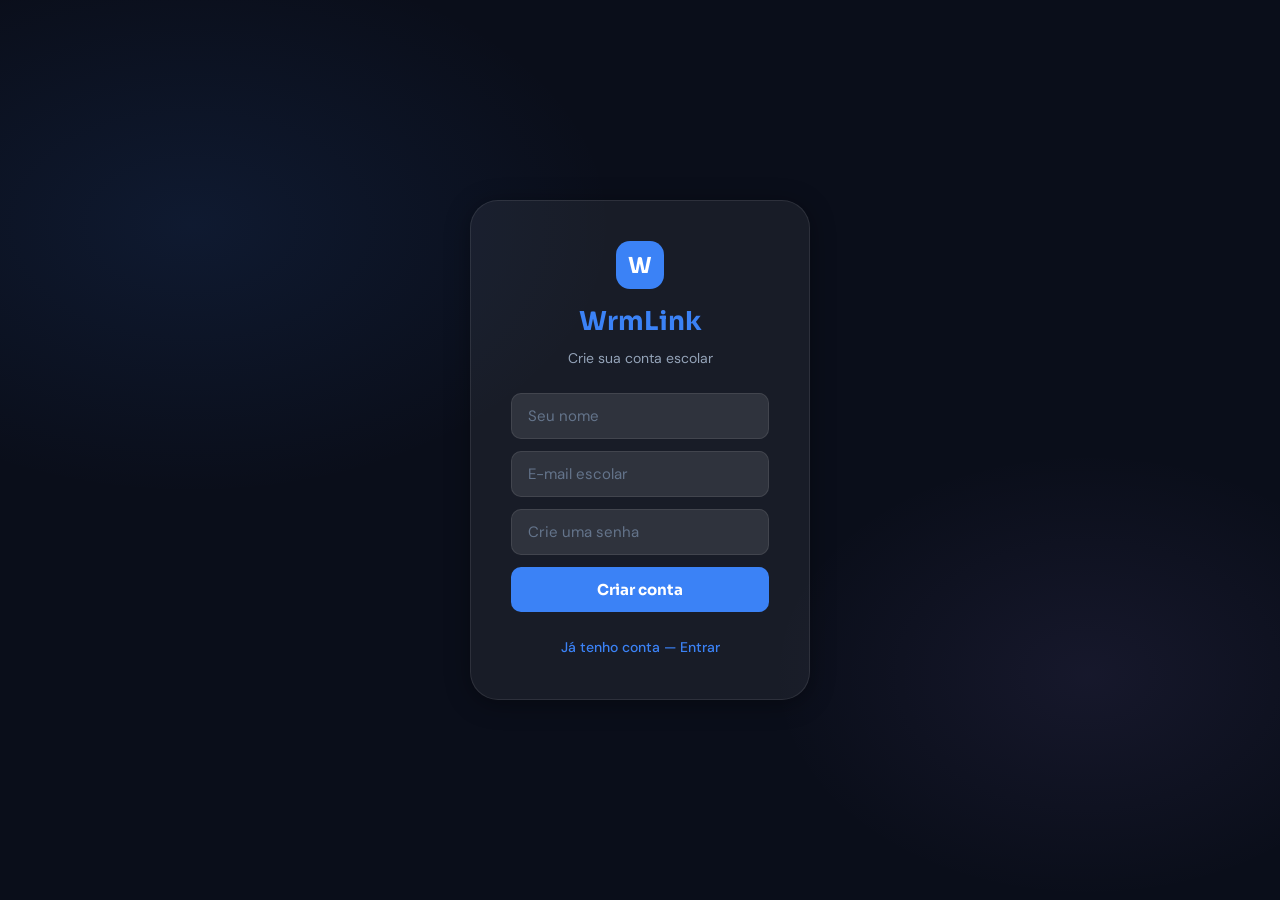
==== cadastro.html @ ce0f6ca1 "Add files via upload" ====
<!DOCTYPE html>
<html lang="pt-BR">
<head>
  <meta charset="UTF-8">
  <meta name="viewport" content="width=device-width, initial-scale=1.0">
  <title>WrmLink — Cadastro</title>
  <link rel="stylesheet" href="style.css">
</head>
<body class="login-body">

  <div class="login-container">
    <div class="login-box">
      <div class="login-logo">
        <div class="logo-icon">W</div>
      </div>
      <h1>WrmLink</h1>
      <p>Crie sua conta escolar</p>

      <input type="text" id="nomeCadastro" placeholder="Seu nome">
      <input type="email" id="emailCadastro" placeholder="E-mail escolar">
      <input type="password" id="senhaCadastro" placeholder="Crie uma senha">

      <button onclick="fazerCadastro()">Criar conta</button>

      <a href="login.html" class="link">Já tenho conta — Entrar</a>
    </div>
  </div>

  <script src="script.js"></script>
</body>
</html>
---- style.css ----
@import url('https://fonts.googleapis.com/css2?family=Sora:wght@400;500;600;700&family=DM+Sans:wght@400;500&display=swap');

:root {
  --bg-primary: #0a0e1a;
  --bg-secondary: #111827;
  --bg-card: rgba(255,255,255,0.06);
  --bg-card-hover: rgba(255,255,255,0.1);
  --border: rgba(255,255,255,0.09);
  --border-hover: rgba(255,255,255,0.18);
  --accent: #3b82f6;
  --accent-hover: #2563eb;
  --accent-soft: rgba(59,130,246,0.15);
  --text-primary: #f8fafc;
  --text-secondary: #94a3b8;
  --text-muted: #64748b;
  --green: #22c55e;
  --red: #f87171;
  --yellow: #facc15;
  --pink: #f472b6;
  --purple: #a78bfa;
  --radius-sm: 10px;
  --radius-md: 14px;
  --radius-lg: 20px;
  --radius-xl: 28px;
  --shadow: 0 4px 24px rgba(0,0,0,0.35);
  --shadow-sm: 0 2px 12px rgba(0,0,0,0.2);
  --transition: 0.22s cubic-bezier(.4,0,.2,1);
  --font-display: 'Sora', sans-serif;
  --font-body: 'DM Sans', sans-serif;
}

body.light {
  --bg-primary: #f0f4ff;
  --bg-secondary: #ffffff;
  --bg-card: rgba(0,0,0,0.04);
  --bg-card-hover: rgba(0,0,0,0.07);
  --border: rgba(0,0,0,0.08);
  --border-hover: rgba(0,0,0,0.16);
  --accent: #2563eb;
  --accent-hover: #1d4ed8;
  --accent-soft: rgba(37,99,235,0.1);
  --text-primary: #0f172a;
  --text-secondary: #475569;
  --text-muted: #94a3b8;
  --shadow: 0 4px 24px rgba(0,0,0,0.1);
  --shadow-sm: 0 2px 12px rgba(0,0,0,0.07);
}

* { margin:0; padding:0; box-sizing:border-box; }

body {
  background: var(--bg-primary);
  color: var(--text-primary);
  font-family: var(--font-body);
  min-height: 100vh;
  font-size: 15px;
  line-height: 1.6;
  transition: background var(--transition), color var(--transition);
}

/* ── HEADER ── */
.topo {
  display: flex;
  justify-content: space-between;
  align-items: center;
  padding: 16px 36px;
  background: rgba(10,14,26,0.82);
  backdrop-filter: blur(14px);
  -webkit-backdrop-filter: blur(14px);
  border-bottom: 1px solid var(--border);
  position: sticky;
  top: 0;
  z-index: 200;
  transition: background var(--transition);
}

body.light .topo {
  background: rgba(240,244,255,0.88);
}

.logo {
  font-family: var(--font-display);
  font-size: 22px;
  font-weight: 700;
  color: var(--accent);
  text-decoration: none;
  display: flex;
  align-items: center;
  gap: 8px;
  letter-spacing: -0.5px;
}

.logo-icon {
  width: 32px;
  height: 32px;
  background: var(--accent);
  border-radius: 9px;
  display: flex;
  align-items: center;
  justify-content: center;
  font-size: 16px;
  color: white;
  font-weight: 700;
  flex-shrink: 0;
  font-family: var(--font-display);
}

.menu {
  display: flex;
  gap: 6px;
  align-items: center;
}

.menu a {
  text-decoration: none;
  color: var(--text-secondary);
  font-weight: 500;
  padding: 7px 14px;
  border-radius: var(--radius-sm);
  font-size: 14px;
  transition: all var(--transition);
  position: relative;
}

.menu a:hover, .menu a.active {
  color: var(--text-primary);
  background: var(--bg-card-hover);
}

.btn-login {
  background: var(--accent-soft) !important;
  color: var(--accent) !important;
  border: 1px solid rgba(59,130,246,0.25) !important;
}

.btn-login:hover {
  background: var(--accent) !important;
  color: white !important;
}

/* Theme toggle */
.theme-toggle {
  background: var(--bg-card);
  border: 1px solid var(--border);
  color: var(--text-secondary);
  width: 36px;
  height: 36px;
  border-radius: 50%;
  cursor: pointer;
  display: flex;
  align-items: center;
  justify-content: center;
  font-size: 16px;
  transition: all var(--transition);
  margin-left: 6px;
}

.theme-toggle:hover {
  background: var(--bg-card-hover);
  color: var(--text-primary);
  border-color: var(--border-hover);
}

/* ── HOME PAGE ── */
.home-body {
  display: flex;
  justify-content: center;
  align-items: center;
  min-height: 100vh;
  background: var(--bg-primary);
  position: relative;
  overflow: hidden;
}

.home-body::before {
  content: '';
  position: absolute;
  inset: 0;
  background:
    radial-gradient(ellipse 60% 55% at 20% 30%, rgba(59,130,246,0.12) 0%, transparent 60%),
    radial-gradient(ellipse 50% 50% at 80% 70%, rgba(167,139,250,0.1) 0%, transparent 55%);
  pointer-events: none;
}

.home-container {
  text-align: center;
  max-width: 520px;
  padding: 32px 24px;
  position: relative;
  z-index: 1;
}

.logo-home {
  font-family: var(--font-display);
  font-size: 68px;
  font-weight: 700;
  color: var(--accent);
  margin-bottom: 8px;
  letter-spacing: -2px;
  line-height: 1;
}

.home-tagline {
  font-size: 13px;
  font-weight: 600;
  letter-spacing: 2px;
  text-transform: uppercase;
  color: var(--text-muted);
  margin-bottom: 24px;
}

.home-texto {
  color: var(--text-secondary);
  font-size: 17px;
  line-height: 1.65;
  margin-bottom: 36px;
  max-width: 420px;
  margin-left: auto;
  margin-right: auto;
}

.home-botoes {
  display: flex;
  justify-content: center;
  gap: 12px;
  flex-wrap: wrap;
}

.btn-home {
  text-decoration: none;
  padding: 13px 28px;
  border-radius: var(--radius-md);
  font-weight: 600;
  font-size: 15px;
  transition: all var(--transition);
  font-family: var(--font-display);
}

.btn-home-principal {
  background: var(--accent);
  color: white;
  box-shadow: 0 0 0 0 rgba(59,130,246,0.4);
}

.btn-home-principal:hover {
  background: var(--accent-hover);
  transform: translateY(-2px);
  box-shadow: 0 8px 20px rgba(59,130,246,0.3);
}

.btn-home-secundario {
  background: var(--bg-card);
  color: var(--text-primary);
  border: 1px solid var(--border);
}

.btn-home-secundario:hover {
  background: var(--bg-card-hover);
  border-color: var(--border-hover);
  transform: translateY(-2px);
}

.home-stats {
  display: flex;
  justify-content: center;
  gap: 32px;
  margin-top: 48px;
  padding-top: 32px;
  border-top: 1px solid var(--border);
}

.home-stat strong {
  display: block;
  font-family: var(--font-display);
  font-size: 26px;
  font-weight: 700;
  color: var(--text-primary);
}

.home-stat span {
  font-size: 13px;
  color: var(--text-muted);
}

/* ── HERO INICIO ── */
.hero {
  min-height: 86vh;
  display: flex;
  justify-content: space-between;
  align-items: center;
  gap: 40px;
  padding: 60px 40px;
  flex-wrap: wrap;
  max-width: 1200px;
  margin: 0 auto;
}

.hero-texto { flex: 1; min-width: 300px; }

.tag {
  display: inline-flex;
  align-items: center;
  gap: 6px;
  background: var(--accent-soft);
  color: var(--accent);
  padding: 6px 14px;
  border-radius: 999px;
  margin-bottom: 20px;
  font-size: 13px;
  font-weight: 600;
  border: 1px solid rgba(59,130,246,0.2);
}

.hero-texto h1 {
  font-family: var(--font-display);
  font-size: 48px;
  line-height: 1.1;
  margin-bottom: 20px;
  letter-spacing: -1px;
  font-weight: 700;
}

.hero-texto p {
  font-size: 17px;
  color: var(--text-secondary);
  max-width: 560px;
  line-height: 1.7;
  margin-bottom: 30px;
}

.botoes-hero { display: flex; gap: 12px; flex-wrap: wrap; }

.btn {
  text-decoration: none;
  padding: 12px 22px;
  border-radius: var(--radius-md);
  font-weight: 600;
  transition: all var(--transition);
  font-size: 14px;
}

.principal {
  background: var(--accent);
  color: white;
}
.principal:hover {
  background: var(--accent-hover);
  transform: translateY(-2px);
  box-shadow: 0 6px 20px rgba(59,130,246,0.3);
}

.secundario {
  background: var(--bg-card);
  color: var(--text-primary);
  border: 1px solid var(--border);
}
.secundario:hover {
  background: var(--bg-card-hover);
  border-color: var(--border-hover);
  transform: translateY(-2px);
}

/* ── HERO CARD ── */
.hero-card {
  flex: 1;
  min-width: 280px;
  max-width: 340px;
  background: var(--bg-card);
  border-radius: var(--radius-xl);
  padding: 28px;
  border: 1px solid var(--border);
  transition: all var(--transition);
}

.hero-card:hover {
  border-color: var(--border-hover);
  transform: translateY(-4px);
  box-shadow: var(--shadow);
}

.mini-perfil {
  text-align: center;
  margin-bottom: 22px;
}

.mini-perfil img {
  width: 100px;
  height: 100px;
  border-radius: 50%;
  margin-bottom: 12px;
  border: 3px solid rgba(255,255,255,0.2);
  object-fit: cover;
}

.mini-perfil h2 {
  font-family: var(--font-display);
  font-size: 18px;
  font-weight: 700;
  margin-bottom: 4px;
}

.mini-perfil p { color: var(--text-secondary); font-size: 13px; margin-bottom: 10px; }

.status { display: flex; justify-content: center; align-items: center; gap: 7px; }

.bolinha { width: 9px; height: 9px; border-radius: 50%; }
.online { background: var(--green); box-shadow: 0 0 8px rgba(34,197,94,0.5); }

.mini-links { display: flex; flex-direction: column; gap: 10px; }

.mini-links a {
  text-decoration: none;
  color: var(--text-primary);
  text-align: center;
  background: var(--accent-soft);
  padding: 11px;
  border-radius: var(--radius-sm);
  transition: all var(--transition);
  font-size: 14px;
  font-weight: 500;
  border: 1px solid transparent;
}

.mini-links a:hover {
  background: var(--accent);
  color: white;
  transform: translateX(4px);
}

/* ── BENEFÍCIOS ── */
.beneficios { padding: 40px; max-width: 1200px; margin: 0 auto; }

.beneficios h2 {
  text-align: center;
  font-family: var(--font-display);
  font-size: 32px;
  font-weight: 700;
  margin-bottom: 32px;
  letter-spacing: -0.5px;
}

.grid-cards { display: grid; grid-template-columns: repeat(auto-fit, minmax(220px, 1fr)); gap: 18px; }

.card {
  background: var(--bg-card);
  padding: 24px;
  border-radius: var(--radius-lg);
  border: 1px solid var(--border);
  transition: all var(--transition);
}

.card:hover {
  transform: translateY(-5px);
  border-color: var(--border-hover);
  box-shadow: var(--shadow-sm);
}

.card-icon {
  font-size: 28px;
  margin-bottom: 14px;
  display: block;
}

.card h3 {
  font-family: var(--font-display);
  margin-bottom: 10px;
  color: var(--accent);
  font-size: 16px;
  font-weight: 600;
}

.card p { line-height: 1.55; color: var(--text-secondary); font-size: 14px; }

/* ── AVISOS ESCOLARES ── */
.avisos-section {
  padding: 40px;
  max-width: 1200px;
  margin: 0 auto;
}

.avisos-section h2 {
  font-family: var(--font-display);
  font-size: 26px;
  font-weight: 700;
  margin-bottom: 6px;
}

.avisos-section .secao-sub {
  color: var(--text-muted);
  font-size: 14px;
  margin-bottom: 24px;
}

.avisos-grid { display: grid; grid-template-columns: repeat(auto-fit, minmax(280px, 1fr)); gap: 16px; }

.aviso-card {
  background: var(--bg-card);
  border-radius: var(--radius-md);
  padding: 18px 20px;
  border: 1px solid var(--border);
  border-left: 4px solid var(--accent);
  display: flex;
  flex-direction: column;
  gap: 8px;
  transition: all var(--transition);
}

.aviso-card:hover {
  background: var(--bg-card-hover);
  transform: translateX(4px);
}

.aviso-card.urgente { border-left-color: #f87171; }
.aviso-card.evento { border-left-color: #facc15; }
.aviso-card.info { border-left-color: #22c55e; }

.aviso-badge {
  font-size: 11px;
  font-weight: 700;
  text-transform: uppercase;
  letter-spacing: 1px;
  padding: 3px 8px;
  border-radius: 999px;
  width: fit-content;
}

.badge-urgente { background: rgba(248,113,113,0.15); color: #f87171; }
.badge-evento { background: rgba(250,204,21,0.15); color: #ca8a04; }
.badge-info { background: rgba(34,197,94,0.15); color: #16a34a; }
.badge-normal { background: var(--accent-soft); color: var(--accent); }

body.light .badge-info { color: #15803d; }
body.light .badge-evento { color: #92400e; }

.aviso-titulo { font-weight: 600; font-size: 15px; color: var(--text-primary); }
.aviso-desc { font-size: 13px; color: var(--text-secondary); }
.aviso-data { font-size: 12px; color: var(--text-muted); margin-top: 4px; }

/* ── EVENTOS ── */
.eventos-section {
  padding: 0 40px 40px;
  max-width: 1200px;
  margin: 0 auto;
}

.eventos-section h2 {
  font-family: var(--font-display);
  font-size: 26px;
  font-weight: 700;
  margin-bottom: 6px;
}

.eventos-section .secao-sub {
  color: var(--text-muted);
  font-size: 14px;
  margin-bottom: 24px;
}

.eventos-grid { display: grid; grid-template-columns: repeat(auto-fit, minmax(220px, 1fr)); gap: 16px; }

.evento-card {
  background: var(--bg-card);
  border-radius: var(--radius-md);
  overflow: hidden;
  border: 1px solid var(--border);
  transition: all var(--transition);
}

.evento-card:hover {
  transform: translateY(-4px);
  box-shadow: var(--shadow-sm);
  border-color: var(--border-hover);
}

.evento-header {
  padding: 14px 18px 10px;
  display: flex;
  justify-content: space-between;
  align-items: center;
  border-bottom: 1px solid var(--border);
}

.evento-tipo {
  font-size: 11px;
  font-weight: 700;
  letter-spacing: 1px;
  text-transform: uppercase;
  padding: 3px 10px;
  border-radius: 999px;
}

.tipo-prova { background: rgba(248,113,113,0.15); color: #f87171; }
.tipo-trabalho { background: rgba(250,204,21,0.15); color: #ca8a04; }
.tipo-apresentacao { background: rgba(167,139,250,0.15); color: #a78bfa; }
.tipo-evento { background: rgba(34,197,94,0.15); color: #16a34a; }

body.light .tipo-trabalho { color: #92400e; }
body.light .tipo-evento { color: #15803d; }

.evento-data {
  font-size: 12px;
  color: var(--text-muted);
  font-weight: 600;
}

.evento-body { padding: 14px 18px 18px; }
.evento-titulo { font-weight: 600; font-size: 15px; margin-bottom: 6px; }
.evento-desc { font-size: 13px; color: var(--text-secondary); }

/* ── PERFIL ── */
.pagina-perfil { padding-bottom: 50px; }

.perfil-banner {
  position: relative;
  min-height: 400px;
  background: linear-gradient(135deg, #020617, #0f172a, #1e3a8a, #2563eb);
  display: flex;
  justify-content: center;
  align-items: center;
  text-align: center;
  overflow: hidden;
}

.perfil-banner::before {
  content: '';
  position: absolute;
  inset: 0;
  background: radial-gradient(ellipse 80% 60% at 50% 100%, rgba(59,130,246,0.2), transparent);
  pointer-events: none;
}

.overlay {
  position: absolute;
  inset: 0;
  background: rgba(0,0,0,0.3);
}

.perfil-conteudo {
  position: relative;
  z-index: 2;
  padding: 40px 24px;
}

.foto-perfil-wrapper {
  position: relative;
  display: inline-block;
  margin-bottom: 18px;
  cursor: pointer;
}

.foto-perfil {
  width: 140px;
  height: 140px;
  border-radius: 50%;
  border: 4px solid rgba(255,255,255,0.6);
  object-fit: cover;
  display: block;
  transition: all var(--transition);
}

.foto-overlay-edit {
  position: absolute;
  inset: 0;
  border-radius: 50%;
  background: rgba(0,0,0,0.5);
  display: flex;
  align-items: center;
  justify-content: center;
  opacity: 0;
  transition: opacity var(--transition);
  font-size: 13px;
  color: white;
  font-weight: 600;
  flex-direction: column;
  gap: 4px;
}

.foto-perfil-wrapper:hover .foto-overlay-edit { opacity: 1; }

#inputFoto { display: none; }

.perfil-badges {
  display: flex;
  justify-content: center;
  gap: 8px;
  flex-wrap: wrap;
  margin-bottom: 14px;
}

.badge-verificado {
  display: inline-flex;
  align-items: center;
  gap: 5px;
  background: rgba(34,197,94,0.18);
  color: #4ade80;
  border: 1px solid rgba(34,197,94,0.3);
  padding: 4px 12px;
  border-radius: 999px;
  font-size: 12px;
  font-weight: 600;
}

.badge-turma {
  display: inline-flex;
  align-items: center;
  gap: 5px;
  background: rgba(59,130,246,0.18);
  color: #93c5fd;
  border: 1px solid rgba(59,130,246,0.25);
  padding: 4px 12px;
  border-radius: 999px;
  font-size: 12px;
  font-weight: 600;
}

.perfil-conteudo h1 {
  font-family: var(--font-display);
  font-size: 38px;
  font-weight: 700;
  margin-bottom: 8px;
  color: white;
  letter-spacing: -0.5px;
}

.turma { font-size: 16px; color: #e2e8f0; margin-bottom: 12px; }

.bio-wrapper { max-width: 600px; margin: 0 auto 24px; }

.bio {
  line-height: 1.65;
  color: #f1f5f9;
  font-size: 15px;
  margin-bottom: 12px;
}

.bio-edit-area {
  width: 100%;
  background: rgba(255,255,255,0.12);
  border: 1px solid rgba(255,255,255,0.25);
  color: white;
  border-radius: var(--radius-md);
  padding: 12px;
  font-size: 15px;
  resize: vertical;
  min-height: 80px;
  font-family: var(--font-body);
  display: none;
  margin-bottom: 10px;
}

.bio-acoes { display: flex; justify-content: center; gap: 8px; flex-wrap: wrap; }

.btn-perfil {
  background: rgba(255,255,255,0.12);
  border: 1px solid rgba(255,255,255,0.2);
  color: white;
  padding: 8px 16px;
  border-radius: var(--radius-sm);
  cursor: pointer;
  font-size: 13px;
  font-weight: 600;
  transition: all var(--transition);
  font-family: var(--font-body);
}

.btn-perfil:hover {
  background: rgba(255,255,255,0.22);
  border-color: rgba(255,255,255,0.35);
}

.btn-perfil.primary-btn {
  background: var(--accent);
  border-color: transparent;
}

.btn-perfil.primary-btn:hover { background: var(--accent-hover); }

.info-perfil {
  display: flex;
  justify-content: center;
  gap: 16px;
  flex-wrap: wrap;
  margin-top: 24px;
}

.info-box {
  background: rgba(255,255,255,0.12);
  backdrop-filter: blur(8px);
  padding: 14px 20px;
  border-radius: var(--radius-md);
  min-width: 110px;
  text-align: center;
  border: 1px solid rgba(255,255,255,0.15);
  transition: all var(--transition);
}

.info-box:hover { background: rgba(255,255,255,0.18); }

.info-box strong {
  display: block;
  font-family: var(--font-display);
  font-size: 22px;
  font-weight: 700;
  color: white;
  margin-bottom: 2px;
}

.info-box span { font-size: 12px; color: #cbd5e1; }

/* ── LINKS PERFIL ── */
.links-perfil, .personalizacao {
  padding: 36px 40px;
  max-width: 800px;
  margin: 0 auto;
}

.links-perfil h2, .personalizacao h2 {
  font-family: var(--font-display);
  text-align: center;
  margin-bottom: 24px;
  font-size: 26px;
  font-weight: 700;
}

.lista-links { display: grid; gap: 12px; }

.link-card {
  display: flex;
  align-items: center;
  gap: 14px;
  text-decoration: none;
  padding: 16px 20px;
  border-radius: var(--radius-md);
  color: var(--text-primary);
  background: var(--bg-card);
  font-size: 16px;
  font-weight: 600;
  transition: all var(--transition);
  border: 1px solid var(--border);
}

.link-card:hover {
  transform: translateX(6px);
  background: var(--accent);
  color: white;
  border-color: transparent;
  box-shadow: 0 6px 20px rgba(59,130,246,0.25);
}

.link-card .link-arrow {
  margin-left: auto;
  opacity: 0.5;
  font-size: 18px;
  transition: all var(--transition);
}

.link-card:hover .link-arrow { opacity: 1; transform: translateX(4px); }

/* ── PERSONALIZAÇÃO ── */
.temas { display: flex; justify-content: center; gap: 10px; flex-wrap: wrap; margin-bottom: 20px; }

.tema-btn {
  border: 1px solid var(--border);
  padding: 10px 18px;
  border-radius: var(--radius-sm);
  background: var(--bg-card);
  color: var(--text-primary);
  font-weight: 600;
  font-size: 14px;
  cursor: pointer;
  transition: all var(--transition);
  font-family: var(--font-body);
}

.tema-btn:hover {
  background: var(--bg-card-hover);
  border-color: var(--border-hover);
  transform: translateY(-2px);
}

.tema-btn.active {
  background: var(--accent);
  color: white;
  border-color: transparent;
}

.salvar-tema-btn {
  display: block;
  margin: 16px auto 0;
  background: var(--accent);
  color: white;
  border: none;
  padding: 11px 28px;
  border-radius: var(--radius-md);
  font-weight: 700;
  font-size: 14px;
  cursor: pointer;
  transition: all var(--transition);
  font-family: var(--font-display);
}

.salvar-tema-btn:hover {
  background: var(--accent-hover);
  transform: translateY(-2px);
  box-shadow: 0 6px 20px rgba(59,130,246,0.3);
}

/* ── EXPLORAR ── */
.pagina-explorar { padding: 40px; max-width: 1200px; margin: 0 auto; }

.explorar-topo { text-align: center; margin-bottom: 36px; }

.explorar-topo h1 {
  font-family: var(--font-display);
  font-size: 38px;
  font-weight: 700;
  margin-bottom: 8px;
  letter-spacing: -0.5px;
}

.explorar-topo p { color: var(--text-secondary); font-size: 16px; }

.filtros {
  margin-top: 24px;
  display: flex;
  justify-content: center;
  gap: 10px;
  flex-wrap: wrap;
}

.filtros input,
.filtros select {
  padding: 11px 16px;
  border-radius: var(--radius-sm);
  border: 1px solid var(--border);
  background: var(--bg-card);
  color: var(--text-primary);
  font-size: 14px;
  min-width: 190px;
  transition: all var(--transition);
  font-family: var(--font-body);
}

.filtros input::placeholder { color: var(--text-muted); }

.filtros input:focus,
.filtros select:focus {
  outline: none;
  border-color: var(--accent);
  background: var(--bg-card-hover);
}

.filtros select option {
  background: #1a1f36;
  color: var(--text-primary);
}

body.light .filtros select option { background: #fff; }

.filtros button {
  padding: 11px 22px;
  border-radius: var(--radius-sm);
  border: none;
  background: var(--accent);
  color: white;
  font-weight: 700;
  font-size: 14px;
  cursor: pointer;
  transition: all var(--transition);
  font-family: var(--font-body);
}

.filtros button:hover {
  background: var(--accent-hover);
  transform: translateY(-1px);
  box-shadow: 0 4px 12px rgba(59,130,246,0.3);
}

.grid-alunos {
  display: grid;
  grid-template-columns: repeat(auto-fill, minmax(200px, 1fr));
  gap: 18px;
}

.aluno-card {
  background: var(--bg-card);
  padding: 24px 18px;
  border-radius: var(--radius-lg);
  text-align: center;
  border: 1px solid var(--border);
  transition: all var(--transition);
}

.aluno-card:hover {
  transform: translateY(-5px);
  border-color: var(--border-hover);
  box-shadow: var(--shadow-sm);
}

.aluno-card img {
  width: 80px;
  height: 80px;
  border-radius: 50%;
  margin-bottom: 12px;
  border: 3px solid rgba(255,255,255,0.15);
  object-fit: cover;
  transition: border-color var(--transition);
}

.aluno-card:hover img { border-color: rgba(59,130,246,0.5); }

.aluno-card h3 {
  font-family: var(--font-display);
  font-size: 16px;
  font-weight: 700;
  margin-bottom: 4px;
}

.aluno-card p { color: var(--text-secondary); font-size: 13px; margin-bottom: 8px; }

.status-card { display: block; font-size: 12px; font-weight: 600; margin-bottom: 14px; }
.online-texto { color: var(--green); }
.offline-texto { color: var(--text-muted); }

.aluno-acoes { display: flex; gap: 8px; justify-content: center; flex-wrap: wrap; margin-top: 12px; }

.btn-seguir {
  flex: 1;
  padding: 8px 10px;
  border-radius: var(--radius-sm);
  border: 1px solid var(--accent);
  background: var(--accent-soft);
  color: var(--accent);
  cursor: pointer;
  font-size: 13px;
  font-weight: 700;
  transition: all var(--transition);
  font-family: var(--font-body);
  min-width: 80px;
}

.btn-seguir:hover, .btn-seguir.seguindo {
  background: var(--accent);
  color: white;
}

.btn-seguir.seguindo { background: var(--accent); color: white; }

.btn-ver-perfil {
  flex: 1;
  padding: 8px 10px;
  border-radius: var(--radius-sm);
  border: 1px solid var(--border);
  background: var(--bg-card-hover);
  color: var(--text-primary);
  cursor: pointer;
  font-size: 13px;
  font-weight: 600;
  transition: all var(--transition);
  text-decoration: none;
  display: inline-flex;
  align-items: center;
  justify-content: center;
  min-width: 80px;
  font-family: var(--font-body);
}

.btn-ver-perfil:hover {
  background: var(--bg-card);
  border-color: var(--border-hover);
}

/* ── FEED ── */
.feed-pagina { max-width: 680px; margin: 0 auto; padding: 40px 20px; }

.feed-topo { text-align: center; margin-bottom: 30px; }

.feed-topo h1 {
  font-family: var(--font-display);
  font-size: 36px;
  font-weight: 700;
  margin-bottom: 8px;
  letter-spacing: -0.5px;
}

.feed-topo p { color: var(--text-secondary); }

.criar-postagem {
  background: var(--bg-card);
  padding: 22px;
  border-radius: var(--radius-lg);
  margin-bottom: 28px;
  border: 1px solid var(--border);
  transition: border-color var(--transition);
}

.criar-postagem:focus-within { border-color: rgba(59,130,246,0.4); }

.criar-topo {
  display: flex;
  align-items: center;
  gap: 12px;
  margin-bottom: 16px;
}

.criar-topo img {
  width: 48px;
  height: 48px;
  border-radius: 50%;
  object-fit: cover;
  border: 2px solid rgba(255,255,255,0.15);
}

.criar-topo h3 { font-family: var(--font-display); font-weight: 700; font-size: 15px; }
.criar-topo span { color: var(--text-muted); font-size: 13px; }

.criar-postagem textarea {
  width: 100%;
  min-height: 110px;
  border: 1px solid var(--border);
  border-radius: var(--radius-md);
  padding: 14px 16px;
  resize: none;
  font-size: 15px;
  outline: none;
  margin-bottom: 12px;
  background: var(--bg-card-hover);
  color: var(--text-primary);
  font-family: var(--font-body);
  transition: border-color var(--transition);
}

.criar-postagem textarea:focus { border-color: var(--accent); }
.criar-postagem textarea::placeholder { color: var(--text-muted); }

.criar-postagem input[type="file"] { margin-bottom: 12px; color: var(--text-secondary); font-size: 13px; }

.acoes-postagem { display: flex; justify-content: space-between; align-items: center; gap: 10px; }

.acoes-postagem button {
  padding: 10px 20px;
  border-radius: var(--radius-sm);
  font-weight: 700;
  cursor: pointer;
  transition: all var(--transition);
  font-size: 14px;
  font-family: var(--font-body);
}

.btn-publicar {
  background: var(--accent);
  color: white;
  border: none;
}

.btn-publicar:hover {
  background: var(--accent-hover);
  transform: translateY(-1px);
  box-shadow: 0 4px 12px rgba(59,130,246,0.3);
}

.btn-limpar-post {
  background: var(--bg-card-hover);
  color: var(--text-secondary);
  border: 1px solid var(--border);
}

.btn-limpar-post:hover {
  border-color: var(--border-hover);
  color: var(--text-primary);
}

.lista-postagens { display: grid; gap: 18px; }

.post-card {
  background: var(--bg-card);
  padding: 20px;
  border-radius: var(--radius-lg);
  border: 1px solid var(--border);
  transition: all var(--transition);
  animation: fadeInUp 0.35s ease;
}

@keyframes fadeInUp {
  from { opacity: 0; transform: translateY(14px); }
  to { opacity: 1; transform: translateY(0); }
}

.post-card:hover { border-color: var(--border-hover); }

.post-topo-card {
  display: flex;
  align-items: center;
  gap: 12px;
  margin-bottom: 14px;
  justify-content: space-between;
}

.post-topo-info { display: flex; align-items: center; gap: 12px; }

.post-topo-card img {
  width: 48px;
  height: 48px;
  border-radius: 50%;
  object-fit: cover;
  border: 2px solid rgba(255,255,255,0.12);
}

.post-topo-card h3 { font-family: var(--font-display); font-weight: 700; font-size: 15px; margin-bottom: 2px; }
.post-topo-card span { color: var(--text-muted); font-size: 13px; }

.btn-excluir-post {
  background: none;
  border: none;
  color: var(--text-muted);
  cursor: pointer;
  font-size: 18px;
  padding: 4px 8px;
  border-radius: 6px;
  transition: all var(--transition);
  line-height: 1;
}

.btn-excluir-post:hover { background: rgba(248,113,113,0.12); color: #f87171; }

.post-texto { color: var(--text-primary); line-height: 1.65; margin-bottom: 14px; font-size: 15px; }

.post-imagem {
  width: 100%;
  max-height: 320px;
  object-fit: cover;
  border-radius: var(--radius-md);
  margin-bottom: 14px;
}

.post-acoes {
  display: flex;
  gap: 18px;
  border-top: 1px solid var(--border);
  padding-top: 12px;
}

.post-acoes button {
  background: none;
  border: none;
  color: var(--text-muted);
  cursor: pointer;
  font-size: 14px;
  font-weight: 600;
  transition: all var(--transition);
  padding: 6px 10px;
  border-radius: 8px;
  font-family: var(--font-body);
}

.post-acoes button:hover { color: var(--accent); background: var(--accent-soft); }

.comentarios { margin-top: 12px; border-top: 1px solid var(--border); padding-top: 12px; }

.lista-comentarios p {
  background: var(--bg-card-hover);
  padding: 8px 12px;
  border-radius: var(--radius-sm);
  margin-bottom: 8px;
  font-size: 14px;
}

.comentario-row { display: flex; gap: 8px; margin-top: 10px; }

.input-comentario {
  flex: 1;
  padding: 9px 14px;
  border-radius: var(--radius-sm);
  border: 1px solid var(--border);
  background: var(--bg-card-hover);
  color: var(--text-primary);
  font-size: 14px;
  font-family: var(--font-body);
  outline: none;
  transition: border-color var(--transition);
}

.input-comentario:focus { border-color: var(--accent); }

.btn-enviar-comentario {
  background: var(--accent);
  color: white;
  border: none;
  padding: 9px 16px;
  border-radius: var(--radius-sm);
  cursor: pointer;
  font-weight: 700;
  font-size: 13px;
  transition: all var(--transition);
  font-family: var(--font-body);
}

.btn-enviar-comentario:hover { background: var(--accent-hover); }

/* ── LOGIN / CADASTRO ── */
.login-body {
  display: flex;
  justify-content: center;
  align-items: center;
  min-height: 100vh;
  background: var(--bg-primary);
  position: relative;
  overflow: hidden;
}

.login-body::before {
  content: '';
  position: absolute;
  inset: 0;
  background:
    radial-gradient(ellipse 55% 50% at 15% 25%, rgba(59,130,246,0.1), transparent 60%),
    radial-gradient(ellipse 45% 45% at 85% 75%, rgba(167,139,250,0.08), transparent 55%);
  pointer-events: none;
}

.login-container { width: 100%; display: flex; justify-content: center; position: relative; z-index: 1; }

.login-box {
  background: var(--bg-card);
  padding: 40px;
  border-radius: var(--radius-xl);
  text-align: center;
  width: 340px;
  border: 1px solid var(--border);
  box-shadow: var(--shadow);
}

.login-logo { color: var(--accent); margin-bottom: 8px; }

.login-logo .logo-icon {
  width: 48px;
  height: 48px;
  border-radius: 14px;
  font-size: 22px;
  margin: 0 auto 12px;
}

.login-box h1 {
  font-family: var(--font-display);
  color: var(--accent);
  font-size: 26px;
  font-weight: 700;
  margin-bottom: 4px;
}

.login-box p { color: var(--text-secondary); margin-bottom: 24px; font-size: 14px; }

.login-box input {
  width: 100%;
  padding: 12px 16px;
  margin-bottom: 12px;
  border-radius: var(--radius-sm);
  border: 1px solid var(--border);
  background: var(--bg-card-hover);
  color: var(--text-primary);
  font-size: 15px;
  font-family: var(--font-body);
  outline: none;
  transition: all var(--transition);
}

.login-box input:focus { border-color: var(--accent); background: var(--bg-primary); }
.login-box input::placeholder { color: var(--text-muted); }

.login-box button {
  width: 100%;
  padding: 13px;
  border-radius: var(--radius-sm);
  border: none;
  background: var(--accent);
  color: white;
  font-weight: 700;
  font-size: 15px;
  cursor: pointer;
  margin-bottom: 16px;
  transition: all var(--transition);
  font-family: var(--font-display);
}

.login-box button:hover {
  background: var(--accent-hover);
  transform: translateY(-1px);
  box-shadow: 0 6px 20px rgba(59,130,246,0.3);
}

.link {
  display: block;
  color: var(--accent);
  text-decoration: none;
  font-size: 14px;
  margin-top: 8px;
  font-weight: 500;
  transition: opacity var(--transition);
}

.link:hover { opacity: 0.75; }

/* ── FOOTER ── */
.rodape {
  text-align: center;
  padding: 24px;
  color: var(--text-muted);
  border-top: 1px solid var(--border);
  margin-top: 40px;
  font-size: 14px;
}

/* ── TOAST ── */
.toast {
  position: fixed;
  bottom: 28px;
  right: 28px;
  background: var(--bg-secondary);
  color: var(--text-primary);
  padding: 14px 20px;
  border-radius: var(--radius-md);
  border: 1px solid var(--border);
  box-shadow: var(--shadow);
  font-size: 14px;
  font-weight: 600;
  z-index: 9999;
  transform: translateY(80px);
  opacity: 0;
  transition: all 0.3s cubic-bezier(.34,1.56,.64,1);
}

.toast.show { transform: translateY(0); opacity: 1; }
.toast.success { border-color: rgba(34,197,94,0.4); }
.toast.error { border-color: rgba(248,113,113,0.4); }

/* ── RESPONSIVO ── */
@media (max-width: 768px) {
  .topo { flex-direction: column; gap: 12px; padding: 16px 20px; }
  .menu { flex-wrap: wrap; justify-content: center; gap: 4px; }
  .menu a { font-size: 13px; padding: 6px 10px; }

  .hero { padding: 36px 20px; flex-direction: column; }
  .hero-texto h1 { font-size: 34px; }
  .hero-card { max-width: 100%; }

  .beneficios, .avisos-section, .eventos-section, .pagina-explorar { padding: 28px 20px; }
  .eventos-section { padding: 0 20px 28px; }
  .links-perfil, .personalizacao { padding: 28px 20px; }

  .perfil-conteudo h1 { font-size: 30px; }
  .logo-home { font-size: 52px; }
  .home-texto { font-size: 15px; }
  .home-stats { gap: 20px; }

  .grid-alunos { grid-template-columns: repeat(auto-fill, minmax(160px, 1fr)); }
  .aluno-acoes { flex-wrap: nowrap; }

  .feed-pagina { padding: 28px 16px; }
  .feed-topo h1 { font-size: 28px; }

  .login-box { width: 90%; max-width: 340px; padding: 30px 24px; }
  .toast { right: 16px; bottom: 16px; left: 16px; }
}
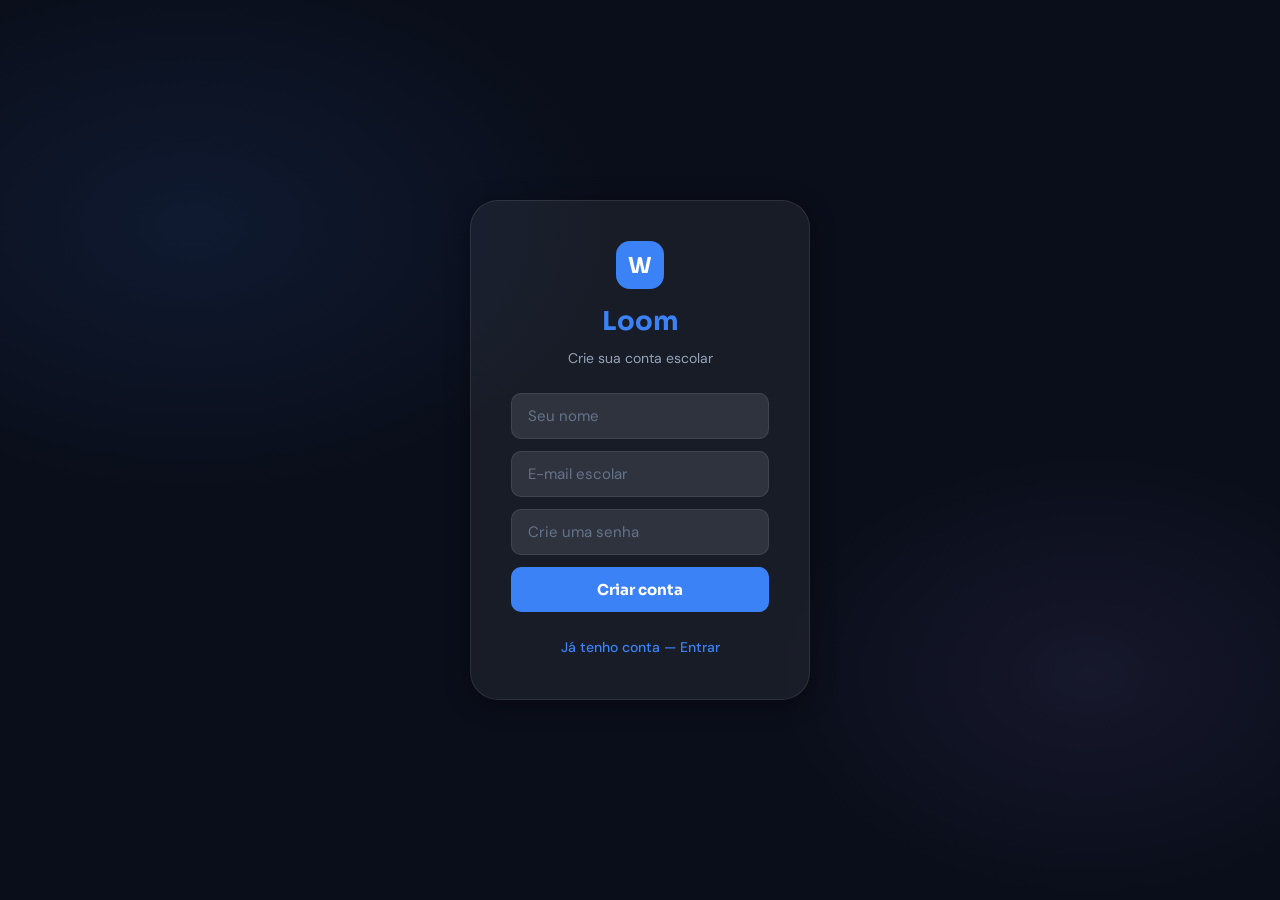
==== commit c5da1ef5: "Change title and header from WrmLink to Loom" ====
--- a/cadastro.html
+++ b/cadastro.html
@@ -3,7 +3,7 @@
 <head>
   <meta charset="UTF-8">
   <meta name="viewport" content="width=device-width, initial-scale=1.0">
-  <title>WrmLink — Cadastro</title>
+  <title>Loom — Cadastro</title>
   <link rel="stylesheet" href="style.css">
 </head>
 <body class="login-body">
@@ -13,7 +13,7 @@
       <div class="login-logo">
         <div class="logo-icon">W</div>
       </div>
-      <h1>WrmLink</h1>
+      <h1>Loom</h1>
       <p>Crie sua conta escolar</p>
 
       <input type="text" id="nomeCadastro" placeholder="Seu nome">
--- a/style.css
+++ b/style.css
@@ -1,1463 +1,1742 @@
-@import url('https://fonts.googleapis.com/css2?family=Sora:wght@400;500;600;700&family=DM+Sans:wght@400;500&display=swap');
-
-:root {
-  --bg-primary: #0a0e1a;
-  --bg-secondary: #111827;
-  --bg-card: rgba(255,255,255,0.06);
-  --bg-card-hover: rgba(255,255,255,0.1);
-  --border: rgba(255,255,255,0.09);
-  --border-hover: rgba(255,255,255,0.18);
-  --accent: #3b82f6;
-  --accent-hover: #2563eb;
-  --accent-soft: rgba(59,130,246,0.15);
-  --text-primary: #f8fafc;
-  --text-secondary: #94a3b8;
-  --text-muted: #64748b;
-  --green: #22c55e;
-  --red: #f87171;
-  --yellow: #facc15;
-  --pink: #f472b6;
-  --purple: #a78bfa;
-  --radius-sm: 10px;
-  --radius-md: 14px;
-  --radius-lg: 20px;
-  --radius-xl: 28px;
-  --shadow: 0 4px 24px rgba(0,0,0,0.35);
-  --shadow-sm: 0 2px 12px rgba(0,0,0,0.2);
-  --transition: 0.22s cubic-bezier(.4,0,.2,1);
-  --font-display: 'Sora', sans-serif;
-  --font-body: 'DM Sans', sans-serif;
-}
-
-body.light {
-  --bg-primary: #f0f4ff;
-  --bg-secondary: #ffffff;
-  --bg-card: rgba(0,0,0,0.04);
-  --bg-card-hover: rgba(0,0,0,0.07);
-  --border: rgba(0,0,0,0.08);
-  --border-hover: rgba(0,0,0,0.16);
-  --accent: #2563eb;
-  --accent-hover: #1d4ed8;
-  --accent-soft: rgba(37,99,235,0.1);
-  --text-primary: #0f172a;
-  --text-secondary: #475569;
-  --text-muted: #94a3b8;
-  --shadow: 0 4px 24px rgba(0,0,0,0.1);
-  --shadow-sm: 0 2px 12px rgba(0,0,0,0.07);
-}
-
-* { margin:0; padding:0; box-sizing:border-box; }
-
-body {
-  background: var(--bg-primary);
-  color: var(--text-primary);
-  font-family: var(--font-body);
-  min-height: 100vh;
-  font-size: 15px;
-  line-height: 1.6;
-  transition: background var(--transition), color var(--transition);
-}
-
-/* ── HEADER ── */
-.topo {
-  display: flex;
-  justify-content: space-between;
-  align-items: center;
-  padding: 16px 36px;
-  background: rgba(10,14,26,0.82);
-  backdrop-filter: blur(14px);
-  -webkit-backdrop-filter: blur(14px);
-  border-bottom: 1px solid var(--border);
-  position: sticky;
-  top: 0;
-  z-index: 200;
-  transition: background var(--transition);
-}
-
-body.light .topo {
-  background: rgba(240,244,255,0.88);
-}
-
-.logo {
-  font-family: var(--font-display);
-  font-size: 22px;
-  font-weight: 700;
-  color: var(--accent);
-  text-decoration: none;
-  display: flex;
-  align-items: center;
-  gap: 8px;
-  letter-spacing: -0.5px;
-}
-
-.logo-icon {
-  width: 32px;
-  height: 32px;
-  background: var(--accent);
-  border-radius: 9px;
-  display: flex;
-  align-items: center;
-  justify-content: center;
-  font-size: 16px;
-  color: white;
-  font-weight: 700;
-  flex-shrink: 0;
-  font-family: var(--font-display);
-}
-
-.menu {
-  display: flex;
-  gap: 6px;
-  align-items: center;
-}
-
-.menu a {
-  text-decoration: none;
-  color: var(--text-secondary);
-  font-weight: 500;
-  padding: 7px 14px;
-  border-radius: var(--radius-sm);
-  font-size: 14px;
-  transition: all var(--transition);
-  position: relative;
-}
-
-.menu a:hover, .menu a.active {
-  color: var(--text-primary);
-  background: var(--bg-card-hover);
-}
-
-.btn-login {
-  background: var(--accent-soft) !important;
-  color: var(--accent) !important;
-  border: 1px solid rgba(59,130,246,0.25) !important;
-}
-
-.btn-login:hover {
-  background: var(--accent) !important;
-  color: white !important;
-}
-
-/* Theme toggle */
-.theme-toggle {
-  background: var(--bg-card);
-  border: 1px solid var(--border);
-  color: var(--text-secondary);
-  width: 36px;
-  height: 36px;
-  border-radius: 50%;
-  cursor: pointer;
-  display: flex;
-  align-items: center;
-  justify-content: center;
-  font-size: 16px;
-  transition: all var(--transition);
-  margin-left: 6px;
-}
-
-.theme-toggle:hover {
-  background: var(--bg-card-hover);
-  color: var(--text-primary);
-  border-color: var(--border-hover);
-}
-
-/* ── HOME PAGE ── */
-.home-body {
-  display: flex;
-  justify-content: center;
-  align-items: center;
-  min-height: 100vh;
-  background: var(--bg-primary);
-  position: relative;
-  overflow: hidden;
-}
-
-.home-body::before {
-  content: '';
-  position: absolute;
-  inset: 0;
-  background:
-    radial-gradient(ellipse 60% 55% at 20% 30%, rgba(59,130,246,0.12) 0%, transparent 60%),
-    radial-gradient(ellipse 50% 50% at 80% 70%, rgba(167,139,250,0.1) 0%, transparent 55%);
-  pointer-events: none;
-}
-
-.home-container {
-  text-align: center;
-  max-width: 520px;
-  padding: 32px 24px;
-  position: relative;
-  z-index: 1;
-}
-
-.logo-home {
-  font-family: var(--font-display);
-  font-size: 68px;
-  font-weight: 700;
-  color: var(--accent);
-  margin-bottom: 8px;
-  letter-spacing: -2px;
-  line-height: 1;
-}
-
-.home-tagline {
-  font-size: 13px;
-  font-weight: 600;
-  letter-spacing: 2px;
-  text-transform: uppercase;
-  color: var(--text-muted);
-  margin-bottom: 24px;
-}
-
-.home-texto {
-  color: var(--text-secondary);
-  font-size: 17px;
-  line-height: 1.65;
-  margin-bottom: 36px;
-  max-width: 420px;
-  margin-left: auto;
-  margin-right: auto;
-}
-
-.home-botoes {
-  display: flex;
-  justify-content: center;
-  gap: 12px;
-  flex-wrap: wrap;
-}
-
-.btn-home {
-  text-decoration: none;
-  padding: 13px 28px;
-  border-radius: var(--radius-md);
-  font-weight: 600;
-  font-size: 15px;
-  transition: all var(--transition);
-  font-family: var(--font-display);
-}
-
-.btn-home-principal {
-  background: var(--accent);
-  color: white;
-  box-shadow: 0 0 0 0 rgba(59,130,246,0.4);
-}
-
-.btn-home-principal:hover {
-  background: var(--accent-hover);
-  transform: translateY(-2px);
-  box-shadow: 0 8px 20px rgba(59,130,246,0.3);
-}
-
-.btn-home-secundario {
-  background: var(--bg-card);
-  color: var(--text-primary);
-  border: 1px solid var(--border);
-}
-
-.btn-home-secundario:hover {
-  background: var(--bg-card-hover);
-  border-color: var(--border-hover);
-  transform: translateY(-2px);
-}
-
-.home-stats {
-  display: flex;
-  justify-content: center;
-  gap: 32px;
-  margin-top: 48px;
-  padding-top: 32px;
-  border-top: 1px solid var(--border);
-}
-
-.home-stat strong {
-  display: block;
-  font-family: var(--font-display);
-  font-size: 26px;
-  font-weight: 700;
-  color: var(--text-primary);
-}
-
-.home-stat span {
-  font-size: 13px;
-  color: var(--text-muted);
-}
-
-/* ── HERO INICIO ── */
-.hero {
-  min-height: 86vh;
-  display: flex;
-  justify-content: space-between;
-  align-items: center;
-  gap: 40px;
-  padding: 60px 40px;
-  flex-wrap: wrap;
-  max-width: 1200px;
-  margin: 0 auto;
-}
-
-.hero-texto { flex: 1; min-width: 300px; }
-
-.tag {
-  display: inline-flex;
-  align-items: center;
-  gap: 6px;
-  background: var(--accent-soft);
-  color: var(--accent);
-  padding: 6px 14px;
-  border-radius: 999px;
-  margin-bottom: 20px;
-  font-size: 13px;
-  font-weight: 600;
-  border: 1px solid rgba(59,130,246,0.2);
-}
-
-.hero-texto h1 {
-  font-family: var(--font-display);
-  font-size: 48px;
-  line-height: 1.1;
-  margin-bottom: 20px;
-  letter-spacing: -1px;
-  font-weight: 700;
-}
-
-.hero-texto p {
-  font-size: 17px;
-  color: var(--text-secondary);
-  max-width: 560px;
-  line-height: 1.7;
-  margin-bottom: 30px;
-}
-
-.botoes-hero { display: flex; gap: 12px; flex-wrap: wrap; }
-
-.btn {
-  text-decoration: none;
-  padding: 12px 22px;
-  border-radius: var(--radius-md);
-  font-weight: 600;
-  transition: all var(--transition);
-  font-size: 14px;
-}
-
-.principal {
-  background: var(--accent);
-  color: white;
-}
-.principal:hover {
-  background: var(--accent-hover);
-  transform: translateY(-2px);
-  box-shadow: 0 6px 20px rgba(59,130,246,0.3);
-}
-
-.secundario {
-  background: var(--bg-card);
-  color: var(--text-primary);
-  border: 1px solid var(--border);
-}
-.secundario:hover {
-  background: var(--bg-card-hover);
-  border-color: var(--border-hover);
-  transform: translateY(-2px);
-}
-
-/* ── HERO CARD ── */
-.hero-card {
-  flex: 1;
-  min-width: 280px;
-  max-width: 340px;
-  background: var(--bg-card);
-  border-radius: var(--radius-xl);
-  padding: 28px;
-  border: 1px solid var(--border);
-  transition: all var(--transition);
-}
-
-.hero-card:hover {
-  border-color: var(--border-hover);
-  transform: translateY(-4px);
-  box-shadow: var(--shadow);
-}
-
-.mini-perfil {
-  text-align: center;
-  margin-bottom: 22px;
-}
-
-.mini-perfil img {
-  width: 100px;
-  height: 100px;
-  border-radius: 50%;
-  margin-bottom: 12px;
-  border: 3px solid rgba(255,255,255,0.2);
-  object-fit: cover;
-}
-
-.mini-perfil h2 {
-  font-family: var(--font-display);
-  font-size: 18px;
-  font-weight: 700;
-  margin-bottom: 4px;
-}
-
-.mini-perfil p { color: var(--text-secondary); font-size: 13px; margin-bottom: 10px; }
-
-.status { display: flex; justify-content: center; align-items: center; gap: 7px; }
-
-.bolinha { width: 9px; height: 9px; border-radius: 50%; }
-.online { background: var(--green); box-shadow: 0 0 8px rgba(34,197,94,0.5); }
-
-.mini-links { display: flex; flex-direction: column; gap: 10px; }
-
-.mini-links a {
-  text-decoration: none;
-  color: var(--text-primary);
-  text-align: center;
-  background: var(--accent-soft);
-  padding: 11px;
-  border-radius: var(--radius-sm);
-  transition: all var(--transition);
-  font-size: 14px;
-  font-weight: 500;
-  border: 1px solid transparent;
-}
-
-.mini-links a:hover {
-  background: var(--accent);
-  color: white;
-  transform: translateX(4px);
-}
-
-/* ── BENEFÍCIOS ── */
-.beneficios { padding: 40px; max-width: 1200px; margin: 0 auto; }
-
-.beneficios h2 {
-  text-align: center;
-  font-family: var(--font-display);
-  font-size: 32px;
-  font-weight: 700;
-  margin-bottom: 32px;
-  letter-spacing: -0.5px;
-}
-
-.grid-cards { display: grid; grid-template-columns: repeat(auto-fit, minmax(220px, 1fr)); gap: 18px; }
-
-.card {
-  background: var(--bg-card);
-  padding: 24px;
-  border-radius: var(--radius-lg);
-  border: 1px solid var(--border);
-  transition: all var(--transition);
-}
-
-.card:hover {
-  transform: translateY(-5px);
-  border-color: var(--border-hover);
-  box-shadow: var(--shadow-sm);
-}
-
-.card-icon {
-  font-size: 28px;
-  margin-bottom: 14px;
-  display: block;
-}
-
-.card h3 {
-  font-family: var(--font-display);
-  margin-bottom: 10px;
-  color: var(--accent);
-  font-size: 16px;
-  font-weight: 600;
-}
-
-.card p { line-height: 1.55; color: var(--text-secondary); font-size: 14px; }
-
-/* ── AVISOS ESCOLARES ── */
-.avisos-section {
-  padding: 40px;
-  max-width: 1200px;
-  margin: 0 auto;
-}
-
-.avisos-section h2 {
-  font-family: var(--font-display);
-  font-size: 26px;
-  font-weight: 700;
-  margin-bottom: 6px;
-}
-
-.avisos-section .secao-sub {
-  color: var(--text-muted);
-  font-size: 14px;
-  margin-bottom: 24px;
-}
-
-.avisos-grid { display: grid; grid-template-columns: repeat(auto-fit, minmax(280px, 1fr)); gap: 16px; }
-
-.aviso-card {
-  background: var(--bg-card);
-  border-radius: var(--radius-md);
-  padding: 18px 20px;
-  border: 1px solid var(--border);
-  border-left: 4px solid var(--accent);
-  display: flex;
-  flex-direction: column;
-  gap: 8px;
-  transition: all var(--transition);
-}
-
-.aviso-card:hover {
-  background: var(--bg-card-hover);
-  transform: translateX(4px);
-}
-
-.aviso-card.urgente { border-left-color: #f87171; }
-.aviso-card.evento { border-left-color: #facc15; }
-.aviso-card.info { border-left-color: #22c55e; }
-
-.aviso-badge {
-  font-size: 11px;
-  font-weight: 700;
-  text-transform: uppercase;
-  letter-spacing: 1px;
-  padding: 3px 8px;
-  border-radius: 999px;
-  width: fit-content;
-}
-
-.badge-urgente { background: rgba(248,113,113,0.15); color: #f87171; }
-.badge-evento { background: rgba(250,204,21,0.15); color: #ca8a04; }
-.badge-info { background: rgba(34,197,94,0.15); color: #16a34a; }
-.badge-normal { background: var(--accent-soft); color: var(--accent); }
-
-body.light .badge-info { color: #15803d; }
-body.light .badge-evento { color: #92400e; }
-
-.aviso-titulo { font-weight: 600; font-size: 15px; color: var(--text-primary); }
-.aviso-desc { font-size: 13px; color: var(--text-secondary); }
-.aviso-data { font-size: 12px; color: var(--text-muted); margin-top: 4px; }
-
-/* ── EVENTOS ── */
-.eventos-section {
-  padding: 0 40px 40px;
-  max-width: 1200px;
-  margin: 0 auto;
-}
-
-.eventos-section h2 {
-  font-family: var(--font-display);
-  font-size: 26px;
-  font-weight: 700;
-  margin-bottom: 6px;
-}
-
-.eventos-section .secao-sub {
-  color: var(--text-muted);
-  font-size: 14px;
-  margin-bottom: 24px;
-}
-
-.eventos-grid { display: grid; grid-template-columns: repeat(auto-fit, minmax(220px, 1fr)); gap: 16px; }
-
-.evento-card {
-  background: var(--bg-card);
-  border-radius: var(--radius-md);
-  overflow: hidden;
-  border: 1px solid var(--border);
-  transition: all var(--transition);
-}
-
-.evento-card:hover {
-  transform: translateY(-4px);
-  box-shadow: var(--shadow-sm);
-  border-color: var(--border-hover);
-}
-
-.evento-header {
-  padding: 14px 18px 10px;
-  display: flex;
-  justify-content: space-between;
-  align-items: center;
-  border-bottom: 1px solid var(--border);
-}
-
-.evento-tipo {
-  font-size: 11px;
-  font-weight: 700;
-  letter-spacing: 1px;
-  text-transform: uppercase;
-  padding: 3px 10px;
-  border-radius: 999px;
-}
-
-.tipo-prova { background: rgba(248,113,113,0.15); color: #f87171; }
-.tipo-trabalho { background: rgba(250,204,21,0.15); color: #ca8a04; }
-.tipo-apresentacao { background: rgba(167,139,250,0.15); color: #a78bfa; }
-.tipo-evento { background: rgba(34,197,94,0.15); color: #16a34a; }
-
-body.light .tipo-trabalho { color: #92400e; }
-body.light .tipo-evento { color: #15803d; }
-
-.evento-data {
-  font-size: 12px;
-  color: var(--text-muted);
-  font-weight: 600;
-}
-
-.evento-body { padding: 14px 18px 18px; }
-.evento-titulo { font-weight: 600; font-size: 15px; margin-bottom: 6px; }
-.evento-desc { font-size: 13px; color: var(--text-secondary); }
-
-/* ── PERFIL ── */
-.pagina-perfil { padding-bottom: 50px; }
-
-.perfil-banner {
-  position: relative;
-  min-height: 400px;
-  background: linear-gradient(135deg, #020617, #0f172a, #1e3a8a, #2563eb);
-  display: flex;
-  justify-content: center;
-  align-items: center;
-  text-align: center;
-  overflow: hidden;
-}
-
-.perfil-banner::before {
-  content: '';
-  position: absolute;
-  inset: 0;
-  background: radial-gradient(ellipse 80% 60% at 50% 100%, rgba(59,130,246,0.2), transparent);
-  pointer-events: none;
-}
-
-.overlay {
-  position: absolute;
-  inset: 0;
-  background: rgba(0,0,0,0.3);
-}
-
-.perfil-conteudo {
-  position: relative;
-  z-index: 2;
-  padding: 40px 24px;
-}
-
-.foto-perfil-wrapper {
-  position: relative;
-  display: inline-block;
-  margin-bottom: 18px;
-  cursor: pointer;
-}
-
-.foto-perfil {
-  width: 140px;
-  height: 140px;
-  border-radius: 50%;
-  border: 4px solid rgba(255,255,255,0.6);
-  object-fit: cover;
-  display: block;
-  transition: all var(--transition);
-}
-
-.foto-overlay-edit {
-  position: absolute;
-  inset: 0;
-  border-radius: 50%;
-  background: rgba(0,0,0,0.5);
-  display: flex;
-  align-items: center;
-  justify-content: center;
-  opacity: 0;
-  transition: opacity var(--transition);
-  font-size: 13px;
-  color: white;
-  font-weight: 600;
-  flex-direction: column;
-  gap: 4px;
-}
-
-.foto-perfil-wrapper:hover .foto-overlay-edit { opacity: 1; }
-
-#inputFoto { display: none; }
-
-.perfil-badges {
-  display: flex;
-  justify-content: center;
-  gap: 8px;
-  flex-wrap: wrap;
-  margin-bottom: 14px;
-}
-
-.badge-verificado {
-  display: inline-flex;
-  align-items: center;
-  gap: 5px;
-  background: rgba(34,197,94,0.18);
-  color: #4ade80;
-  border: 1px solid rgba(34,197,94,0.3);
-  padding: 4px 12px;
-  border-radius: 999px;
-  font-size: 12px;
-  font-weight: 600;
-}
-
-.badge-turma {
-  display: inline-flex;
-  align-items: center;
-  gap: 5px;
-  background: rgba(59,130,246,0.18);
-  color: #93c5fd;
-  border: 1px solid rgba(59,130,246,0.25);
-  padding: 4px 12px;
-  border-radius: 999px;
-  font-size: 12px;
-  font-weight: 600;
-}
-
-.perfil-conteudo h1 {
-  font-family: var(--font-display);
-  font-size: 38px;
-  font-weight: 700;
-  margin-bottom: 8px;
-  color: white;
-  letter-spacing: -0.5px;
-}
-
-.turma { font-size: 16px; color: #e2e8f0; margin-bottom: 12px; }
-
-.bio-wrapper { max-width: 600px; margin: 0 auto 24px; }
-
-.bio {
-  line-height: 1.65;
-  color: #f1f5f9;
-  font-size: 15px;
-  margin-bottom: 12px;
-}
-
-.bio-edit-area {
-  width: 100%;
-  background: rgba(255,255,255,0.12);
-  border: 1px solid rgba(255,255,255,0.25);
-  color: white;
-  border-radius: var(--radius-md);
-  padding: 12px;
-  font-size: 15px;
-  resize: vertical;
-  min-height: 80px;
-  font-family: var(--font-body);
-  display: none;
-  margin-bottom: 10px;
-}
-
-.bio-acoes { display: flex; justify-content: center; gap: 8px; flex-wrap: wrap; }
-
-.btn-perfil {
-  background: rgba(255,255,255,0.12);
-  border: 1px solid rgba(255,255,255,0.2);
-  color: white;
-  padding: 8px 16px;
-  border-radius: var(--radius-sm);
-  cursor: pointer;
-  font-size: 13px;
-  font-weight: 600;
-  transition: all var(--transition);
-  font-family: var(--font-body);
-}
-
-.btn-perfil:hover {
-  background: rgba(255,255,255,0.22);
-  border-color: rgba(255,255,255,0.35);
-}
-
-.btn-perfil.primary-btn {
-  background: var(--accent);
-  border-color: transparent;
-}
-
-.btn-perfil.primary-btn:hover { background: var(--accent-hover); }
-
-.info-perfil {
-  display: flex;
-  justify-content: center;
-  gap: 16px;
-  flex-wrap: wrap;
-  margin-top: 24px;
-}
-
-.info-box {
-  background: rgba(255,255,255,0.12);
-  backdrop-filter: blur(8px);
-  padding: 14px 20px;
-  border-radius: var(--radius-md);
-  min-width: 110px;
-  text-align: center;
-  border: 1px solid rgba(255,255,255,0.15);
-  transition: all var(--transition);
-}
-
-.info-box:hover { background: rgba(255,255,255,0.18); }
-
-.info-box strong {
-  display: block;
-  font-family: var(--font-display);
-  font-size: 22px;
-  font-weight: 700;
-  color: white;
-  margin-bottom: 2px;
-}
-
-.info-box span { font-size: 12px; color: #cbd5e1; }
-
-/* ── LINKS PERFIL ── */
-.links-perfil, .personalizacao {
-  padding: 36px 40px;
-  max-width: 800px;
-  margin: 0 auto;
-}
-
-.links-perfil h2, .personalizacao h2 {
-  font-family: var(--font-display);
-  text-align: center;
-  margin-bottom: 24px;
-  font-size: 26px;
-  font-weight: 700;
-}
-
-.lista-links { display: grid; gap: 12px; }
-
-.link-card {
-  display: flex;
-  align-items: center;
-  gap: 14px;
-  text-decoration: none;
-  padding: 16px 20px;
-  border-radius: var(--radius-md);
-  color: var(--text-primary);
-  background: var(--bg-card);
-  font-size: 16px;
-  font-weight: 600;
-  transition: all var(--transition);
-  border: 1px solid var(--border);
-}
-
-.link-card:hover {
-  transform: translateX(6px);
-  background: var(--accent);
-  color: white;
-  border-color: transparent;
-  box-shadow: 0 6px 20px rgba(59,130,246,0.25);
-}
-
-.link-card .link-arrow {
-  margin-left: auto;
-  opacity: 0.5;
-  font-size: 18px;
-  transition: all var(--transition);
-}
-
-.link-card:hover .link-arrow { opacity: 1; transform: translateX(4px); }
-
-/* ── PERSONALIZAÇÃO ── */
-.temas { display: flex; justify-content: center; gap: 10px; flex-wrap: wrap; margin-bottom: 20px; }
-
-.tema-btn {
-  border: 1px solid var(--border);
-  padding: 10px 18px;
-  border-radius: var(--radius-sm);
-  background: var(--bg-card);
-  color: var(--text-primary);
-  font-weight: 600;
-  font-size: 14px;
-  cursor: pointer;
-  transition: all var(--transition);
-  font-family: var(--font-body);
-}
-
-.tema-btn:hover {
-  background: var(--bg-card-hover);
-  border-color: var(--border-hover);
-  transform: translateY(-2px);
-}
-
-.tema-btn.active {
-  background: var(--accent);
-  color: white;
-  border-color: transparent;
-}
-
-.salvar-tema-btn {
-  display: block;
-  margin: 16px auto 0;
-  background: var(--accent);
-  color: white;
-  border: none;
-  padding: 11px 28px;
-  border-radius: var(--radius-md);
-  font-weight: 700;
-  font-size: 14px;
-  cursor: pointer;
-  transition: all var(--transition);
-  font-family: var(--font-display);
-}
-
-.salvar-tema-btn:hover {
-  background: var(--accent-hover);
-  transform: translateY(-2px);
-  box-shadow: 0 6px 20px rgba(59,130,246,0.3);
-}
-
-/* ── EXPLORAR ── */
-.pagina-explorar { padding: 40px; max-width: 1200px; margin: 0 auto; }
-
-.explorar-topo { text-align: center; margin-bottom: 36px; }
-
-.explorar-topo h1 {
-  font-family: var(--font-display);
-  font-size: 38px;
-  font-weight: 700;
-  margin-bottom: 8px;
-  letter-spacing: -0.5px;
-}
-
-.explorar-topo p { color: var(--text-secondary); font-size: 16px; }
-
-.filtros {
-  margin-top: 24px;
-  display: flex;
-  justify-content: center;
-  gap: 10px;
-  flex-wrap: wrap;
-}
-
-.filtros input,
-.filtros select {
-  padding: 11px 16px;
-  border-radius: var(--radius-sm);
-  border: 1px solid var(--border);
-  background: var(--bg-card);
-  color: var(--text-primary);
-  font-size: 14px;
-  min-width: 190px;
-  transition: all var(--transition);
-  font-family: var(--font-body);
-}
-
-.filtros input::placeholder { color: var(--text-muted); }
-
-.filtros input:focus,
-.filtros select:focus {
-  outline: none;
-  border-color: var(--accent);
-  background: var(--bg-card-hover);
-}
-
-.filtros select option {
-  background: #1a1f36;
-  color: var(--text-primary);
-}
-
-body.light .filtros select option { background: #fff; }
-
-.filtros button {
-  padding: 11px 22px;
-  border-radius: var(--radius-sm);
-  border: none;
-  background: var(--accent);
-  color: white;
-  font-weight: 700;
-  font-size: 14px;
-  cursor: pointer;
-  transition: all var(--transition);
-  font-family: var(--font-body);
-}
-
-.filtros button:hover {
-  background: var(--accent-hover);
-  transform: translateY(-1px);
-  box-shadow: 0 4px 12px rgba(59,130,246,0.3);
-}
-
-.grid-alunos {
-  display: grid;
-  grid-template-columns: repeat(auto-fill, minmax(200px, 1fr));
-  gap: 18px;
-}
-
-.aluno-card {
-  background: var(--bg-card);
-  padding: 24px 18px;
-  border-radius: var(--radius-lg);
-  text-align: center;
-  border: 1px solid var(--border);
-  transition: all var(--transition);
-}
-
-.aluno-card:hover {
-  transform: translateY(-5px);
-  border-color: var(--border-hover);
-  box-shadow: var(--shadow-sm);
-}
-
-.aluno-card img {
-  width: 80px;
-  height: 80px;
-  border-radius: 50%;
-  margin-bottom: 12px;
-  border: 3px solid rgba(255,255,255,0.15);
-  object-fit: cover;
-  transition: border-color var(--transition);
-}
-
-.aluno-card:hover img { border-color: rgba(59,130,246,0.5); }
-
-.aluno-card h3 {
-  font-family: var(--font-display);
-  font-size: 16px;
-  font-weight: 700;
-  margin-bottom: 4px;
-}
-
-.aluno-card p { color: var(--text-secondary); font-size: 13px; margin-bottom: 8px; }
-
-.status-card { display: block; font-size: 12px; font-weight: 600; margin-bottom: 14px; }
-.online-texto { color: var(--green); }
-.offline-texto { color: var(--text-muted); }
-
-.aluno-acoes { display: flex; gap: 8px; justify-content: center; flex-wrap: wrap; margin-top: 12px; }
-
-.btn-seguir {
-  flex: 1;
-  padding: 8px 10px;
-  border-radius: var(--radius-sm);
-  border: 1px solid var(--accent);
-  background: var(--accent-soft);
-  color: var(--accent);
-  cursor: pointer;
-  font-size: 13px;
-  font-weight: 700;
-  transition: all var(--transition);
-  font-family: var(--font-body);
-  min-width: 80px;
-}
-
-.btn-seguir:hover, .btn-seguir.seguindo {
-  background: var(--accent);
-  color: white;
-}
-
-.btn-seguir.seguindo { background: var(--accent); color: white; }
-
-.btn-ver-perfil {
-  flex: 1;
-  padding: 8px 10px;
-  border-radius: var(--radius-sm);
-  border: 1px solid var(--border);
-  background: var(--bg-card-hover);
-  color: var(--text-primary);
-  cursor: pointer;
-  font-size: 13px;
-  font-weight: 600;
-  transition: all var(--transition);
-  text-decoration: none;
-  display: inline-flex;
-  align-items: center;
-  justify-content: center;
-  min-width: 80px;
-  font-family: var(--font-body);
-}
-
-.btn-ver-perfil:hover {
-  background: var(--bg-card);
-  border-color: var(--border-hover);
-}
-
-/* ── FEED ── */
-.feed-pagina { max-width: 680px; margin: 0 auto; padding: 40px 20px; }
-
-.feed-topo { text-align: center; margin-bottom: 30px; }
-
-.feed-topo h1 {
-  font-family: var(--font-display);
-  font-size: 36px;
-  font-weight: 700;
-  margin-bottom: 8px;
-  letter-spacing: -0.5px;
-}
-
-.feed-topo p { color: var(--text-secondary); }
-
-.criar-postagem {
-  background: var(--bg-card);
-  padding: 22px;
-  border-radius: var(--radius-lg);
-  margin-bottom: 28px;
-  border: 1px solid var(--border);
-  transition: border-color var(--transition);
-}
-
-.criar-postagem:focus-within { border-color: rgba(59,130,246,0.4); }
-
-.criar-topo {
-  display: flex;
-  align-items: center;
-  gap: 12px;
-  margin-bottom: 16px;
-}
-
-.criar-topo img {
-  width: 48px;
-  height: 48px;
-  border-radius: 50%;
-  object-fit: cover;
-  border: 2px solid rgba(255,255,255,0.15);
-}
-
-.criar-topo h3 { font-family: var(--font-display); font-weight: 700; font-size: 15px; }
-.criar-topo span { color: var(--text-muted); font-size: 13px; }
-
-.criar-postagem textarea {
-  width: 100%;
-  min-height: 110px;
-  border: 1px solid var(--border);
-  border-radius: var(--radius-md);
-  padding: 14px 16px;
-  resize: none;
-  font-size: 15px;
-  outline: none;
-  margin-bottom: 12px;
-  background: var(--bg-card-hover);
-  color: var(--text-primary);
-  font-family: var(--font-body);
-  transition: border-color var(--transition);
-}
-
-.criar-postagem textarea:focus { border-color: var(--accent); }
-.criar-postagem textarea::placeholder { color: var(--text-muted); }
-
-.criar-postagem input[type="file"] { margin-bottom: 12px; color: var(--text-secondary); font-size: 13px; }
-
-.acoes-postagem { display: flex; justify-content: space-between; align-items: center; gap: 10px; }
-
-.acoes-postagem button {
-  padding: 10px 20px;
-  border-radius: var(--radius-sm);
-  font-weight: 700;
-  cursor: pointer;
-  transition: all var(--transition);
-  font-size: 14px;
-  font-family: var(--font-body);
-}
-
-.btn-publicar {
-  background: var(--accent);
-  color: white;
-  border: none;
-}
-
-.btn-publicar:hover {
-  background: var(--accent-hover);
-  transform: translateY(-1px);
-  box-shadow: 0 4px 12px rgba(59,130,246,0.3);
-}
-
-.btn-limpar-post {
-  background: var(--bg-card-hover);
-  color: var(--text-secondary);
-  border: 1px solid var(--border);
-}
-
-.btn-limpar-post:hover {
-  border-color: var(--border-hover);
-  color: var(--text-primary);
-}
-
-.lista-postagens { display: grid; gap: 18px; }
-
-.post-card {
-  background: var(--bg-card);
-  padding: 20px;
-  border-radius: var(--radius-lg);
-  border: 1px solid var(--border);
-  transition: all var(--transition);
-  animation: fadeInUp 0.35s ease;
-}
-
-@keyframes fadeInUp {
-  from { opacity: 0; transform: translateY(14px); }
-  to { opacity: 1; transform: translateY(0); }
-}
-
-.post-card:hover { border-color: var(--border-hover); }
-
-.post-topo-card {
-  display: flex;
-  align-items: center;
-  gap: 12px;
-  margin-bottom: 14px;
-  justify-content: space-between;
-}
-
-.post-topo-info { display: flex; align-items: center; gap: 12px; }
-
-.post-topo-card img {
-  width: 48px;
-  height: 48px;
-  border-radius: 50%;
-  object-fit: cover;
-  border: 2px solid rgba(255,255,255,0.12);
-}
-
-.post-topo-card h3 { font-family: var(--font-display); font-weight: 700; font-size: 15px; margin-bottom: 2px; }
-.post-topo-card span { color: var(--text-muted); font-size: 13px; }
-
-.btn-excluir-post {
-  background: none;
-  border: none;
-  color: var(--text-muted);
-  cursor: pointer;
-  font-size: 18px;
-  padding: 4px 8px;
-  border-radius: 6px;
-  transition: all var(--transition);
-  line-height: 1;
-}
-
-.btn-excluir-post:hover { background: rgba(248,113,113,0.12); color: #f87171; }
-
-.post-texto { color: var(--text-primary); line-height: 1.65; margin-bottom: 14px; font-size: 15px; }
-
-.post-imagem {
-  width: 100%;
-  max-height: 320px;
-  object-fit: cover;
-  border-radius: var(--radius-md);
-  margin-bottom: 14px;
-}
-
-.post-acoes {
-  display: flex;
-  gap: 18px;
-  border-top: 1px solid var(--border);
-  padding-top: 12px;
-}
-
-.post-acoes button {
-  background: none;
-  border: none;
-  color: var(--text-muted);
-  cursor: pointer;
-  font-size: 14px;
-  font-weight: 600;
-  transition: all var(--transition);
-  padding: 6px 10px;
-  border-radius: 8px;
-  font-family: var(--font-body);
-}
-
-.post-acoes button:hover { color: var(--accent); background: var(--accent-soft); }
-
-.comentarios { margin-top: 12px; border-top: 1px solid var(--border); padding-top: 12px; }
-
-.lista-comentarios p {
-  background: var(--bg-card-hover);
-  padding: 8px 12px;
-  border-radius: var(--radius-sm);
-  margin-bottom: 8px;
-  font-size: 14px;
-}
-
-.comentario-row { display: flex; gap: 8px; margin-top: 10px; }
-
-.input-comentario {
-  flex: 1;
-  padding: 9px 14px;
-  border-radius: var(--radius-sm);
-  border: 1px solid var(--border);
-  background: var(--bg-card-hover);
-  color: var(--text-primary);
-  font-size: 14px;
-  font-family: var(--font-body);
-  outline: none;
-  transition: border-color var(--transition);
-}
-
-.input-comentario:focus { border-color: var(--accent); }
-
-.btn-enviar-comentario {
-  background: var(--accent);
-  color: white;
-  border: none;
-  padding: 9px 16px;
-  border-radius: var(--radius-sm);
-  cursor: pointer;
-  font-weight: 700;
-  font-size: 13px;
-  transition: all var(--transition);
-  font-family: var(--font-body);
-}
-
-.btn-enviar-comentario:hover { background: var(--accent-hover); }
-
-/* ── LOGIN / CADASTRO ── */
-.login-body {
-  display: flex;
-  justify-content: center;
-  align-items: center;
-  min-height: 100vh;
-  background: var(--bg-primary);
-  position: relative;
-  overflow: hidden;
-}
-
-.login-body::before {
-  content: '';
-  position: absolute;
-  inset: 0;
-  background:
-    radial-gradient(ellipse 55% 50% at 15% 25%, rgba(59,130,246,0.1), transparent 60%),
-    radial-gradient(ellipse 45% 45% at 85% 75%, rgba(167,139,250,0.08), transparent 55%);
-  pointer-events: none;
-}
-
-.login-container { width: 100%; display: flex; justify-content: center; position: relative; z-index: 1; }
-
-.login-box {
-  background: var(--bg-card);
-  padding: 40px;
-  border-radius: var(--radius-xl);
-  text-align: center;
-  width: 340px;
-  border: 1px solid var(--border);
-  box-shadow: var(--shadow);
-}
-
-.login-logo { color: var(--accent); margin-bottom: 8px; }
-
-.login-logo .logo-icon {
-  width: 48px;
-  height: 48px;
-  border-radius: 14px;
-  font-size: 22px;
-  margin: 0 auto 12px;
-}
-
-.login-box h1 {
-  font-family: var(--font-display);
-  color: var(--accent);
-  font-size: 26px;
-  font-weight: 700;
-  margin-bottom: 4px;
-}
-
-.login-box p { color: var(--text-secondary); margin-bottom: 24px; font-size: 14px; }
-
-.login-box input {
-  width: 100%;
-  padding: 12px 16px;
-  margin-bottom: 12px;
-  border-radius: var(--radius-sm);
-  border: 1px solid var(--border);
-  background: var(--bg-card-hover);
-  color: var(--text-primary);
-  font-size: 15px;
-  font-family: var(--font-body);
-  outline: none;
-  transition: all var(--transition);
-}
-
-.login-box input:focus { border-color: var(--accent); background: var(--bg-primary); }
-.login-box input::placeholder { color: var(--text-muted); }
-
-.login-box button {
-  width: 100%;
-  padding: 13px;
-  border-radius: var(--radius-sm);
-  border: none;
-  background: var(--accent);
-  color: white;
-  font-weight: 700;
-  font-size: 15px;
-  cursor: pointer;
-  margin-bottom: 16px;
-  transition: all var(--transition);
-  font-family: var(--font-display);
-}
-
-.login-box button:hover {
-  background: var(--accent-hover);
-  transform: translateY(-1px);
-  box-shadow: 0 6px 20px rgba(59,130,246,0.3);
-}
-
-.link {
-  display: block;
-  color: var(--accent);
-  text-decoration: none;
-  font-size: 14px;
-  margin-top: 8px;
-  font-weight: 500;
-  transition: opacity var(--transition);
-}
-
-.link:hover { opacity: 0.75; }
-
-/* ── FOOTER ── */
-.rodape {
-  text-align: center;
-  padding: 24px;
-  color: var(--text-muted);
-  border-top: 1px solid var(--border);
-  margin-top: 40px;
-  font-size: 14px;
-}
-
-/* ── TOAST ── */
-.toast {
-  position: fixed;
-  bottom: 28px;
-  right: 28px;
-  background: var(--bg-secondary);
-  color: var(--text-primary);
-  padding: 14px 20px;
-  border-radius: var(--radius-md);
-  border: 1px solid var(--border);
-  box-shadow: var(--shadow);
-  font-size: 14px;
-  font-weight: 600;
-  z-index: 9999;
-  transform: translateY(80px);
-  opacity: 0;
-  transition: all 0.3s cubic-bezier(.34,1.56,.64,1);
-}
-
-.toast.show { transform: translateY(0); opacity: 1; }
-.toast.success { border-color: rgba(34,197,94,0.4); }
-.toast.error { border-color: rgba(248,113,113,0.4); }
-
-/* ── RESPONSIVO ── */
-@media (max-width: 768px) {
-  .topo { flex-direction: column; gap: 12px; padding: 16px 20px; }
-  .menu { flex-wrap: wrap; justify-content: center; gap: 4px; }
-  .menu a { font-size: 13px; padding: 6px 10px; }
-
-  .hero { padding: 36px 20px; flex-direction: column; }
-  .hero-texto h1 { font-size: 34px; }
-  .hero-card { max-width: 100%; }
-
-  .beneficios, .avisos-section, .eventos-section, .pagina-explorar { padding: 28px 20px; }
-  .eventos-section { padding: 0 20px 28px; }
-  .links-perfil, .personalizacao { padding: 28px 20px; }
-
-  .perfil-conteudo h1 { font-size: 30px; }
-  .logo-home { font-size: 52px; }
-  .home-texto { font-size: 15px; }
-  .home-stats { gap: 20px; }
-
-  .grid-alunos { grid-template-columns: repeat(auto-fill, minmax(160px, 1fr)); }
-  .aluno-acoes { flex-wrap: nowrap; }
-
-  .feed-pagina { padding: 28px 16px; }
-  .feed-topo h1 { font-size: 28px; }
-
-  .login-box { width: 90%; max-width: 340px; padding: 30px 24px; }
-  .toast { right: 16px; bottom: 16px; left: 16px; }
-}
+@import url('https://fonts.googleapis.com/css2?family=Sora:wght@400;500;600;700&family=DM+Sans:wght@400;500&display=swap');
+
+:root {
+  --bg-primary: #0a0e1a;
+  --bg-secondary: #111827;
+  --bg-card: rgba(255,255,255,0.06);
+  --bg-card-hover: rgba(255,255,255,0.1);
+  --border: rgba(255,255,255,0.09);
+  --border-hover: rgba(255,255,255,0.18);
+  --accent: #3b82f6;
+  --accent-hover: #2563eb;
+  --accent-soft: rgba(59,130,246,0.15);
+  --text-primary: #f8fafc;
+  --text-secondary: #94a3b8;
+  --text-muted: #64748b;
+  --green: #22c55e;
+  --red: #f87171;
+  --yellow: #facc15;
+  --pink: #f472b6;
+  --purple: #a78bfa;
+  --radius-sm: 10px;
+  --radius-md: 14px;
+  --radius-lg: 20px;
+  --radius-xl: 28px;
+  --shadow: 0 4px 24px rgba(0,0,0,0.35);
+  --shadow-sm: 0 2px 12px rgba(0,0,0,0.2);
+  --transition: 0.22s cubic-bezier(.4,0,.2,1);
+  --font-display: 'Sora', sans-serif;
+  --font-body: 'DM Sans', sans-serif;
+}
+
+body.light {
+  --bg-primary: #f0f4ff;
+  --bg-secondary: #ffffff;
+  --bg-card: rgba(0,0,0,0.04);
+  --bg-card-hover: rgba(0,0,0,0.07);
+  --border: rgba(0,0,0,0.08);
+  --border-hover: rgba(0,0,0,0.16);
+  --accent: #2563eb;
+  --accent-hover: #1d4ed8;
+  --accent-soft: rgba(37,99,235,0.1);
+  --text-primary: #0f172a;
+  --text-secondary: #475569;
+  --text-muted: #94a3b8;
+  --shadow: 0 4px 24px rgba(0,0,0,0.1);
+  --shadow-sm: 0 2px 12px rgba(0,0,0,0.07);
+}
+
+* { margin:0; padding:0; box-sizing:border-box; }
+
+body {
+  background: var(--bg-primary);
+  color: var(--text-primary);
+  font-family: var(--font-body);
+  min-height: 100vh;
+  font-size: 15px;
+  line-height: 1.6;
+  transition: background var(--transition), color var(--transition);
+}
+
+/* ── HEADER GLASS ── */
+.topo {
+  display: flex;
+  justify-content: space-between;
+  align-items: center;
+  padding: 12px 28px;
+  background: rgba(255,255,255,0.08);
+  backdrop-filter: blur(20px);
+  -webkit-backdrop-filter: blur(20px);
+  border-bottom: 1px solid rgba(255,255,255,0.1);
+  position: sticky;
+  top: 0;
+  z-index: 200;
+}
+
+body.light .topo {
+  background: rgba(255,255,255,0.55);
+  border-bottom: 1px solid rgba(0,0,0,0.08);
+}
+
+.logo {
+  font-family: var(--font-display);
+  font-size: 22px;
+  font-weight: 700;
+  color: var(--accent);
+  text-decoration: none;
+  display: flex;
+  align-items: center;
+  gap: 8px;
+  letter-spacing: -0.5px;
+}
+
+.logo-icon {
+  width: 32px;
+  height: 32px;
+  background: var(--accent);
+  border-radius: 9px;
+  display: flex;
+  align-items: center;
+  justify-content: center;
+  font-size: 16px;
+  color: white;
+  font-weight: 700;
+  flex-shrink: 0;
+  font-family: var(--font-display);
+}
+
+.menu {
+  display: flex;
+  align-items: center;
+  gap: 4px;
+  background: rgba(255,255,255,0.08);
+  backdrop-filter: blur(16px);
+  -webkit-backdrop-filter: blur(16px);
+  border: 1px solid rgba(255,255,255,0.12);
+  border-radius: 999px;
+  padding: 5px;
+  position: relative;
+}
+
+body.light .menu {
+  background: rgba(255,255,255,0.6);
+  border-color: rgba(0,0,0,0.1);
+}
+
+.menu a {
+  text-decoration: none;
+  color: var(--text-secondary);
+  font-weight: 500;
+  padding: 8px 16px;
+  border-radius: 999px;
+  font-size: 14px;
+  transition: all var(--transition);
+  position: relative;
+  z-index: 1;
+  white-space: nowrap;
+}
+
+.menu a:hover {
+  color: var(--text-primary);
+  background: rgba(255,255,255,0.1);
+}
+
+.menu a.active {
+  color: var(--text-primary);
+  background: rgba(255,255,255,0.18);
+  backdrop-filter: blur(8px);
+  box-shadow: 0 2px 12px rgba(0,0,0,0.15);
+}
+
+body.light .menu a.active {
+  background: rgba(255,255,255,0.85);
+  box-shadow: 0 2px 12px rgba(0,0,0,0.1);
+}
+
+.btn-login {
+  background: var(--accent) !important;
+  color: white !important;
+  border: none !important;
+  font-weight: 700 !important;
+}
+
+.btn-login:hover {
+  background: var(--accent-hover) !important;
+  color: white !important;
+}
+
+.theme-toggle {
+  background: rgba(255,255,255,0.1);
+  border: 1px solid rgba(255,255,255,0.15);
+  color: var(--text-secondary);
+  width: 36px;
+  height: 36px;
+  border-radius: 50%;
+  cursor: pointer;
+  display: flex;
+  align-items: center;
+  justify-content: center;
+  font-size: 16px;
+  transition: all var(--transition);
+  margin-left: 4px;
+}
+
+.theme-toggle:hover {
+  background: rgba(255,255,255,0.2);
+  color: var(--text-primary);
+
+}
+
+/* ── HOME PAGE ── */
+.home-body {
+  display: flex;
+  justify-content: center;
+  align-items: center;
+  min-height: 100vh;
+  background: var(--bg-primary);
+  position: relative;
+  overflow: hidden;
+}
+
+.home-body::before {
+  content: '';
+  position: absolute;
+  inset: 0;
+  background:
+    radial-gradient(ellipse 60% 55% at 20% 30%, rgba(59,130,246,0.12) 0%, transparent 60%),
+    radial-gradient(ellipse 50% 50% at 80% 70%, rgba(167,139,250,0.1) 0%, transparent 55%);
+  pointer-events: none;
+}
+
+.home-container {
+  text-align: center;
+  max-width: 520px;
+  padding: 32px 24px;
+  position: relative;
+  z-index: 1;
+}
+
+.logo-home {
+  font-family: var(--font-display);
+  font-size: 68px;
+  font-weight: 700;
+  color: var(--accent);
+  margin-bottom: 8px;
+  letter-spacing: -2px;
+  line-height: 1;
+}
+
+.home-tagline {
+  font-size: 13px;
+  font-weight: 600;
+  letter-spacing: 2px;
+  text-transform: uppercase;
+  color: var(--text-muted);
+  margin-bottom: 24px;
+}
+
+.home-texto {
+  color: var(--text-secondary);
+  font-size: 17px;
+  line-height: 1.65;
+  margin-bottom: 36px;
+  max-width: 420px;
+  margin-left: auto;
+  margin-right: auto;
+}
+
+.home-botoes {
+  display: flex;
+  justify-content: center;
+  gap: 12px;
+  flex-wrap: wrap;
+}
+
+.btn-home {
+  text-decoration: none;
+  padding: 13px 28px;
+  border-radius: var(--radius-md);
+  font-weight: 600;
+  font-size: 15px;
+  transition: all var(--transition);
+  font-family: var(--font-display);
+}
+
+.btn-home-principal {
+  background: var(--accent);
+  color: white;
+  box-shadow: 0 0 0 0 rgba(59,130,246,0.4);
+}
+
+.btn-home-principal:hover {
+  background: var(--accent-hover);
+  transform: translateY(-2px);
+  box-shadow: 0 8px 20px rgba(59,130,246,0.3);
+}
+
+.btn-home-secundario {
+  background: var(--bg-card);
+  color: var(--text-primary);
+  border: 1px solid var(--border);
+}
+
+.btn-home-secundario:hover {
+  background: var(--bg-card-hover);
+  border-color: var(--border-hover);
+  transform: translateY(-2px);
+}
+
+.home-stats {
+  display: flex;
+  justify-content: center;
+  gap: 32px;
+  margin-top: 48px;
+  padding-top: 32px;
+  border-top: 1px solid var(--border);
+}
+
+.home-stat strong {
+  display: block;
+  font-family: var(--font-display);
+  font-size: 26px;
+  font-weight: 700;
+  color: var(--text-primary);
+}
+
+.home-stat span {
+  font-size: 13px;
+  color: var(--text-muted);
+}
+
+/* ── HERO INICIO ── */
+.hero {
+  min-height: 86vh;
+  display: flex;
+  justify-content: space-between;
+  align-items: center;
+  gap: 40px;
+  padding: 60px 40px;
+  flex-wrap: wrap;
+  max-width: 1200px;
+  margin: 0 auto;
+}
+
+.hero-texto { flex: 1; min-width: 300px; }
+
+.tag {
+  display: inline-flex;
+  align-items: center;
+  gap: 6px;
+  background: var(--accent-soft);
+  color: var(--accent);
+  padding: 6px 14px;
+  border-radius: 999px;
+  margin-bottom: 20px;
+  font-size: 13px;
+  font-weight: 600;
+  border: 1px solid rgba(59,130,246,0.2);
+}
+
+.hero-texto h1 {
+  font-family: var(--font-display);
+  font-size: 48px;
+  line-height: 1.1;
+  margin-bottom: 20px;
+  letter-spacing: -1px;
+  font-weight: 700;
+}
+
+.hero-texto p {
+  font-size: 17px;
+  color: var(--text-secondary);
+  max-width: 560px;
+  line-height: 1.7;
+  margin-bottom: 30px;
+}
+
+.botoes-hero { display: flex; gap: 12px; flex-wrap: wrap; }
+
+.btn {
+  text-decoration: none;
+  padding: 12px 22px;
+  border-radius: var(--radius-md);
+  font-weight: 600;
+  transition: all var(--transition);
+  font-size: 14px;
+}
+
+.principal {
+  background: var(--accent);
+  color: white;
+}
+.principal:hover {
+  background: var(--accent-hover);
+  transform: translateY(-2px);
+  box-shadow: 0 6px 20px rgba(59,130,246,0.3);
+}
+
+.secundario {
+  background: var(--bg-card);
+  color: var(--text-primary);
+  border: 1px solid var(--border);
+}
+.secundario:hover {
+  background: var(--bg-card-hover);
+  border-color: var(--border-hover);
+  transform: translateY(-2px);
+}
+
+/* ── HERO CARD ── */
+.hero-card {
+  flex: 1;
+  min-width: 280px;
+  max-width: 340px;
+  background: var(--bg-card);
+  border-radius: var(--radius-xl);
+  padding: 28px;
+  border: 1px solid var(--border);
+  transition: all var(--transition);
+}
+
+.hero-card:hover {
+  border-color: var(--border-hover);
+  transform: translateY(-4px);
+  box-shadow: var(--shadow);
+}
+
+.mini-perfil {
+  text-align: center;
+  margin-bottom: 22px;
+}
+
+.mini-perfil img {
+  width: 100px;
+  height: 100px;
+  border-radius: 50%;
+  margin-bottom: 12px;
+  border: 3px solid rgba(255,255,255,0.2);
+  object-fit: cover;
+}
+
+.mini-perfil h2 {
+  font-family: var(--font-display);
+  font-size: 18px;
+  font-weight: 700;
+  margin-bottom: 4px;
+}
+
+.mini-perfil p { color: var(--text-secondary); font-size: 13px; margin-bottom: 10px; }
+
+.status { display: flex; justify-content: center; align-items: center; gap: 7px; }
+
+.bolinha { width: 9px; height: 9px; border-radius: 50%; }
+.online { background: var(--green); box-shadow: 0 0 8px rgba(34,197,94,0.5); }
+
+.mini-links { display: flex; flex-direction: column; gap: 10px; }
+
+.mini-links a {
+  text-decoration: none;
+  color: var(--text-primary);
+  text-align: center;
+  background: var(--accent-soft);
+  padding: 11px;
+  border-radius: var(--radius-sm);
+  transition: all var(--transition);
+  font-size: 14px;
+  font-weight: 500;
+  border: 1px solid transparent;
+}
+
+.mini-links a:hover {
+  background: var(--accent);
+  color: white;
+  transform: translateX(4px);
+}
+
+/* ── BENEFÍCIOS ── */
+.beneficios { padding: 40px; max-width: 1200px; margin: 0 auto; }
+
+.beneficios h2 {
+  text-align: center;
+  font-family: var(--font-display);
+  font-size: 32px;
+  font-weight: 700;
+  margin-bottom: 32px;
+  letter-spacing: -0.5px;
+}
+
+.grid-cards { display: grid; grid-template-columns: repeat(auto-fit, minmax(220px, 1fr)); gap: 18px; }
+
+.card {
+  background: var(--bg-card);
+  padding: 24px;
+  border-radius: var(--radius-lg);
+  border: 1px solid var(--border);
+  transition: all var(--transition);
+}
+
+.card:hover {
+  transform: translateY(-5px);
+  border-color: var(--border-hover);
+  box-shadow: var(--shadow-sm);
+}
+
+.card-icon {
+  font-size: 28px;
+  margin-bottom: 14px;
+  display: block;
+}
+
+.card h3 {
+  font-family: var(--font-display);
+  margin-bottom: 10px;
+  color: var(--accent);
+  font-size: 16px;
+  font-weight: 600;
+}
+
+.card p { line-height: 1.55; color: var(--text-secondary); font-size: 14px; }
+
+/* ── AVISOS ESCOLARES ── */
+.avisos-section {
+  padding: 40px;
+  max-width: 1200px;
+  margin: 0 auto;
+}
+
+.avisos-section h2 {
+  font-family: var(--font-display);
+  font-size: 26px;
+  font-weight: 700;
+  margin-bottom: 6px;
+}
+
+.avisos-section .secao-sub {
+  color: var(--text-muted);
+  font-size: 14px;
+  margin-bottom: 24px;
+}
+
+.avisos-grid { display: grid; grid-template-columns: repeat(auto-fit, minmax(280px, 1fr)); gap: 16px; }
+
+.aviso-card {
+  background: var(--bg-card);
+  border-radius: var(--radius-md);
+  padding: 18px 20px;
+  border: 1px solid var(--border);
+  border-left: 4px solid var(--accent);
+  display: flex;
+  flex-direction: column;
+  gap: 8px;
+  transition: all var(--transition);
+}
+
+.aviso-card:hover {
+  background: var(--bg-card-hover);
+  transform: translateX(4px);
+}
+
+.aviso-card.urgente { border-left-color: #f87171; }
+.aviso-card.evento { border-left-color: #facc15; }
+.aviso-card.info { border-left-color: #22c55e; }
+
+.aviso-badge {
+  font-size: 11px;
+  font-weight: 700;
+  text-transform: uppercase;
+  letter-spacing: 1px;
+  padding: 3px 8px;
+  border-radius: 999px;
+  width: fit-content;
+}
+
+.badge-urgente { background: rgba(248,113,113,0.15); color: #f87171; }
+.badge-evento { background: rgba(250,204,21,0.15); color: #ca8a04; }
+.badge-info { background: rgba(34,197,94,0.15); color: #16a34a; }
+.badge-normal { background: var(--accent-soft); color: var(--accent); }
+
+body.light .badge-info { color: #15803d; }
+body.light .badge-evento { color: #92400e; }
+
+.aviso-titulo { font-weight: 600; font-size: 15px; color: var(--text-primary); }
+.aviso-desc { font-size: 13px; color: var(--text-secondary); }
+.aviso-data { font-size: 12px; color: var(--text-muted); margin-top: 4px; }
+
+/* ── EVENTOS ── */
+.eventos-section {
+  padding: 0 40px 40px;
+  max-width: 1200px;
+  margin: 0 auto;
+}
+
+.eventos-section h2 {
+  font-family: var(--font-display);
+  font-size: 26px;
+  font-weight: 700;
+  margin-bottom: 6px;
+}
+
+.eventos-section .secao-sub {
+  color: var(--text-muted);
+  font-size: 14px;
+  margin-bottom: 24px;
+}
+
+.eventos-grid { display: grid; grid-template-columns: repeat(auto-fit, minmax(220px, 1fr)); gap: 16px; }
+
+.evento-card {
+  background: var(--bg-card);
+  border-radius: var(--radius-md);
+  overflow: hidden;
+  border: 1px solid var(--border);
+  transition: all var(--transition);
+}
+
+.evento-card:hover {
+  transform: translateY(-4px);
+  box-shadow: var(--shadow-sm);
+  border-color: var(--border-hover);
+}
+
+.evento-header {
+  padding: 14px 18px 10px;
+  display: flex;
+  justify-content: space-between;
+  align-items: center;
+  border-bottom: 1px solid var(--border);
+}
+
+.evento-tipo {
+  font-size: 11px;
+  font-weight: 700;
+  letter-spacing: 1px;
+  text-transform: uppercase;
+  padding: 3px 10px;
+  border-radius: 999px;
+}
+
+.tipo-prova { background: rgba(248,113,113,0.15); color: #f87171; }
+.tipo-trabalho { background: rgba(250,204,21,0.15); color: #ca8a04; }
+.tipo-apresentacao { background: rgba(167,139,250,0.15); color: #a78bfa; }
+.tipo-evento { background: rgba(34,197,94,0.15); color: #16a34a; }
+
+body.light .tipo-trabalho { color: #92400e; }
+body.light .tipo-evento { color: #15803d; }
+
+.evento-data {
+  font-size: 12px;
+  color: var(--text-muted);
+  font-weight: 600;
+}
+
+.evento-body { padding: 14px 18px 18px; }
+.evento-titulo { font-weight: 600; font-size: 15px; margin-bottom: 6px; }
+.evento-desc { font-size: 13px; color: var(--text-secondary); }
+
+/* ── PERFIL ── */
+.pagina-perfil { padding-bottom: 50px; }
+
+.perfil-banner {
+  position: relative;
+  min-height: 400px;
+  background: linear-gradient(135deg, #020617, #0f172a, #1e3a8a, #2563eb);
+  display: flex;
+  justify-content: center;
+  align-items: center;
+  text-align: center;
+  overflow: hidden;
+}
+
+.perfil-banner::before {
+  content: '';
+  position: absolute;
+  inset: 0;
+  background: radial-gradient(ellipse 80% 60% at 50% 100%, rgba(59,130,246,0.2), transparent);
+  pointer-events: none;
+}
+
+.overlay {
+  position: absolute;
+  inset: 0;
+  background: rgba(0,0,0,0.3);
+}
+
+.perfil-conteudo {
+  position: relative;
+  z-index: 2;
+  padding: 40px 24px;
+}
+
+.foto-perfil-wrapper {
+  position: relative;
+  display: inline-block;
+  margin-bottom: 18px;
+  cursor: pointer;
+}
+
+.foto-perfil {
+  width: 140px;
+  height: 140px;
+  border-radius: 50%;
+  border: 4px solid rgba(255,255,255,0.6);
+  object-fit: cover;
+  display: block;
+  transition: all var(--transition);
+}
+
+.foto-overlay-edit {
+  position: absolute;
+  inset: 0;
+  border-radius: 50%;
+  background: rgba(0,0,0,0.5);
+  display: flex;
+  align-items: center;
+  justify-content: center;
+  opacity: 0;
+  transition: opacity var(--transition);
+  font-size: 13px;
+  color: white;
+  font-weight: 600;
+  flex-direction: column;
+  gap: 4px;
+}
+
+.foto-perfil-wrapper:hover .foto-overlay-edit { opacity: 1; }
+
+#inputFoto { display: none; }
+
+.perfil-badges {
+  display: flex;
+  justify-content: center;
+  gap: 8px;
+  flex-wrap: wrap;
+  margin-bottom: 14px;
+}
+
+.badge-verificado {
+  display: inline-flex;
+  align-items: center;
+  gap: 5px;
+  background: rgba(34,197,94,0.18);
+  color: #4ade80;
+  border: 1px solid rgba(34,197,94,0.3);
+  padding: 4px 12px;
+  border-radius: 999px;
+  font-size: 12px;
+  font-weight: 600;
+}
+
+.badge-turma {
+  display: inline-flex;
+  align-items: center;
+  gap: 5px;
+  background: rgba(59,130,246,0.18);
+  color: #93c5fd;
+  border: 1px solid rgba(59,130,246,0.25);
+  padding: 4px 12px;
+  border-radius: 999px;
+  font-size: 12px;
+  font-weight: 600;
+}
+
+.perfil-conteudo h1 {
+  font-family: var(--font-display);
+  font-size: 38px;
+  font-weight: 700;
+  margin-bottom: 8px;
+  color: white;
+  letter-spacing: -0.5px;
+}
+
+.turma { font-size: 16px; color: #e2e8f0; margin-bottom: 12px; }
+
+.bio-wrapper { max-width: 600px; margin: 0 auto 24px; }
+
+.bio {
+  line-height: 1.65;
+  color: #f1f5f9;
+  font-size: 15px;
+  margin-bottom: 12px;
+}
+
+.bio-edit-area {
+  width: 100%;
+  background: rgba(255,255,255,0.12);
+  border: 1px solid rgba(255,255,255,0.25);
+  color: white;
+  border-radius: var(--radius-md);
+  padding: 12px;
+  font-size: 15px;
+  resize: vertical;
+  min-height: 80px;
+  font-family: var(--font-body);
+  display: none;
+  margin-bottom: 10px;
+}
+
+.bio-acoes { display: flex; justify-content: center; gap: 8px; flex-wrap: wrap; }
+
+.btn-perfil {
+  background: rgba(255,255,255,0.12);
+  border: 1px solid rgba(255,255,255,0.2);
+  color: white;
+  padding: 8px 16px;
+  border-radius: var(--radius-sm);
+  cursor: pointer;
+  font-size: 13px;
+  font-weight: 600;
+  transition: all var(--transition);
+  font-family: var(--font-body);
+}
+
+.btn-perfil:hover {
+  background: rgba(255,255,255,0.22);
+  border-color: rgba(255,255,255,0.35);
+}
+
+.btn-perfil.primary-btn {
+  background: var(--accent);
+  border-color: transparent;
+}
+
+.btn-perfil.primary-btn:hover { background: var(--accent-hover); }
+
+.info-perfil {
+  display: flex;
+  justify-content: center;
+  gap: 16px;
+  flex-wrap: wrap;
+  margin-top: 24px;
+}
+
+.info-box {
+  background: rgba(255,255,255,0.12);
+  backdrop-filter: blur(8px);
+  padding: 14px 20px;
+  border-radius: var(--radius-md);
+  min-width: 110px;
+  text-align: center;
+  border: 1px solid rgba(255,255,255,0.15);
+  transition: all var(--transition);
+}
+
+.info-box:hover { background: rgba(255,255,255,0.18); }
+
+.info-box strong {
+  display: block;
+  font-family: var(--font-display);
+  font-size: 22px;
+  font-weight: 700;
+  color: white;
+  margin-bottom: 2px;
+}
+
+.info-box span { font-size: 12px; color: #cbd5e1; }
+
+/* ── LINKS PERFIL ── */
+.links-perfil, .personalizacao {
+  padding: 36px 40px;
+  max-width: 800px;
+  margin: 0 auto;
+}
+
+.links-perfil h2, .personalizacao h2 {
+  font-family: var(--font-display);
+  text-align: center;
+  margin-bottom: 24px;
+  font-size: 26px;
+  font-weight: 700;
+}
+
+.lista-links { display: grid; gap: 12px; }
+
+.link-card {
+  display: flex;
+  align-items: center;
+  gap: 14px;
+  text-decoration: none;
+  padding: 16px 20px;
+  border-radius: var(--radius-md);
+  color: var(--text-primary);
+  background: var(--bg-card);
+  font-size: 16px;
+  font-weight: 600;
+  transition: all var(--transition);
+  border: 1px solid var(--border);
+}
+
+.link-card:hover {
+  transform: translateX(6px);
+  background: var(--accent);
+  color: rgb(255, 255, 255);
+  border-color: transparent;
+  box-shadow: 0 6px 20px rgba(59,130,246,0.25);
+}
+
+.link-card .link-arrow {
+  margin-left: auto;
+  opacity: 0.5;
+  font-size: 18px;
+  transition: all var(--transition);
+}
+
+.link-card:hover .link-arrow { opacity: 1; transform: translateX(4px); }
+
+/* ── PERSONALIZAÇÃO ── */
+.temas { display: flex; justify-content: center; gap: 10px; flex-wrap: wrap; margin-bottom: 20px; }
+
+.tema-btn {
+  border: 1px solid var(--border);
+  padding: 10px 18px;
+  border-radius: var(--radius-sm);
+  background: var(--bg-card);
+  color: var(--text-primary);
+  font-weight: 600;
+  font-size: 14px;
+  cursor: pointer;
+  transition: all var(--transition);
+  font-family: var(--font-body);
+}
+
+.tema-btn:hover {
+  background: var(--bg-card-hover);
+  border-color: var(--border-hover);
+  transform: translateY(-2px);
+}
+
+.tema-btn.active {
+  background: var(--accent);
+  color: white;
+  border-color: transparent;
+}
+
+.salvar-tema-btn {
+  display: block;
+  margin: 16px auto 0;
+  background: var(--accent);
+  color: white;
+  border: none;
+  padding: 11px 28px;
+  border-radius: var(--radius-md);
+  font-weight: 700;
+  font-size: 14px;
+  cursor: pointer;
+  transition: all var(--transition);
+  font-family: var(--font-display);
+}
+
+.salvar-tema-btn:hover {
+  background: var(--accent-hover);
+  transform: translateY(-2px);
+  box-shadow: 0 6px 20px rgba(59,130,246,0.3);
+}
+
+/* ── EXPLORAR ── */
+.pagina-explorar { padding: 40px; max-width: 1200px; margin: 0 auto; }
+
+.explorar-topo { text-align: center; margin-bottom: 36px; }
+
+.explorar-topo h1 {
+  font-family: var(--font-display);
+  font-size: 38px;
+  font-weight: 700;
+  margin-bottom: 8px;
+  letter-spacing: -0.5px;
+}
+
+.explorar-topo p { color: var(--text-secondary); font-size: 16px; }
+
+.filtros {
+  margin-top: 24px;
+  display: flex;
+  justify-content: center;
+  gap: 10px;
+  flex-wrap: wrap;
+}
+
+.filtros input,
+.filtros select {
+  padding: 11px 16px;
+  border-radius: var(--radius-sm);
+  border: 1px solid var(--border);
+  background: var(--bg-card);
+  color: var(--text-primary);
+  font-size: 14px;
+  min-width: 190px;
+  transition: all var(--transition);
+  font-family: var(--font-body);
+}
+
+.filtros input::placeholder { color: var(--text-muted); }
+
+.filtros input:focus,
+.filtros select:focus {
+  outline: none;
+  border-color: var(--accent);
+  background: var(--bg-card-hover);
+}
+
+.filtros select option {
+  background: #1a1f36;
+  color: var(--text-primary);
+}
+
+body.light .filtros select option { background: #fff; }
+
+.filtros button {
+  padding: 11px 22px;
+  border-radius: var(--radius-sm);
+  border: none;
+  background: var(--accent);
+  color: white;
+  font-weight: 700;
+  font-size: 14px;
+  cursor: pointer;
+  transition: all var(--transition);
+  font-family: var(--font-body);
+}
+
+.filtros button:hover {
+  background: var(--accent-hover);
+  transform: translateY(-1px);
+  box-shadow: 0 4px 12px rgba(59,130,246,0.3);
+}
+
+.grid-alunos {
+  display: grid;
+  grid-template-columns: repeat(auto-fill, minmax(200px, 1fr));
+  gap: 18px;
+}
+
+.aluno-card {
+  background: var(--bg-card);
+  padding: 24px 18px;
+  border-radius: var(--radius-lg);
+  text-align: center;
+  border: 1px solid var(--border);
+  transition: all var(--transition);
+}
+
+.aluno-card:hover {
+  transform: translateY(-5px);
+  border-color: var(--border-hover);
+  box-shadow: var(--shadow-sm);
+}
+
+.aluno-card img {
+  width: 80px;
+  height: 80px;
+  border-radius: 50%;
+  margin-bottom: 12px;
+  border: 3px solid rgba(255,255,255,0.15);
+  object-fit: cover;
+  transition: border-color var(--transition);
+}
+
+.aluno-card:hover img { border-color: rgba(59,130,246,0.5); }
+
+.aluno-card h3 {
+  font-family: var(--font-display);
+  font-size: 16px;
+  font-weight: 700;
+  margin-bottom: 4px;
+}
+
+.aluno-card p { color: var(--text-secondary); font-size: 13px; margin-bottom: 8px; }
+
+.status-card { display: block; font-size: 12px; font-weight: 600; margin-bottom: 14px; }
+.online-texto { color: var(--green); }
+.offline-texto { color: var(--text-muted); }
+
+.aluno-acoes { display: flex; gap: 8px; justify-content: center; flex-wrap: wrap; margin-top: 12px; }
+
+.btn-seguir {
+  flex: 1;
+  padding: 8px 10px;
+  border-radius: var(--radius-sm);
+  border: 1px solid var(--accent);
+  background: var(--accent-soft);
+  color: var(--accent);
+  cursor: pointer;
+  font-size: 13px;
+  font-weight: 700;
+  transition: all var(--transition);
+  font-family: var(--font-body);
+  min-width: 80px;
+}
+
+.btn-seguir:hover, .btn-seguir.seguindo {
+  background: var(--accent);
+  color: white;
+}
+
+.btn-seguir.seguindo { background: var(--accent); color: white; }
+
+.btn-ver-perfil {
+  flex: 1;
+  padding: 8px 10px;
+  border-radius: var(--radius-sm);
+  border: 1px solid var(--border);
+  background: var(--bg-card-hover);
+  color: var(--text-primary);
+  cursor: pointer;
+  font-size: 13px;
+  font-weight: 600;
+  transition: all var(--transition);
+  text-decoration: none;
+  display: inline-flex;
+  align-items: center;
+  justify-content: center;
+  min-width: 80px;
+  font-family: var(--font-body);
+}
+
+.btn-ver-perfil:hover {
+  background: var(--bg-card);
+  border-color: var(--border-hover);
+}
+
+/* ── FEED ── */
+.feed-pagina { max-width: 680px; margin: 0 auto; padding: 40px 20px; }
+
+.feed-topo { text-align: center; margin-bottom: 30px; }
+
+.feed-topo h1 {
+  font-family: var(--font-display);
+  font-size: 36px;
+  font-weight: 700;
+  margin-bottom: 8px;
+  letter-spacing: -0.5px;
+}
+
+.feed-topo p { color: var(--text-secondary); }
+
+.criar-postagem {
+  background: var(--bg-card);
+  padding: 22px;
+  border-radius: var(--radius-lg);
+  margin-bottom: 28px;
+  border: 1px solid var(--border);
+  transition: border-color var(--transition);
+}
+
+.criar-postagem:focus-within { border-color: rgba(59,130,246,0.4); }
+
+.criar-topo {
+  display: flex;
+  align-items: center;
+  gap: 12px;
+  margin-bottom: 16px;
+}
+
+.criar-topo img {
+  width: 48px;
+  height: 48px;
+  border-radius: 50%;
+  object-fit: cover;
+  border: 2px solid rgba(255,255,255,0.15);
+}
+
+.criar-topo h3 { font-family: var(--font-display); font-weight: 700; font-size: 15px; }
+.criar-topo span { color: var(--text-muted); font-size: 13px; }
+
+.criar-postagem textarea {
+  width: 100%;
+  min-height: 110px;
+  border: 1px solid var(--border);
+  border-radius: var(--radius-md);
+  padding: 14px 16px;
+  resize: none;
+  font-size: 15px;
+  outline: none;
+  margin-bottom: 12px;
+  background: var(--bg-card-hover);
+  color: var(--text-primary);
+  font-family: var(--font-body);
+  transition: border-color var(--transition);
+}
+
+.criar-postagem textarea:focus { border-color: var(--accent); }
+.criar-postagem textarea::placeholder { color: var(--text-muted); }
+
+.criar-postagem input[type="file"] { margin-bottom: 12px; color: var(--text-secondary); font-size: 13px; }
+
+.acoes-postagem { display: flex; justify-content: space-between; align-items: center; gap: 10px; }
+
+.acoes-postagem button {
+  padding: 10px 20px;
+  border-radius: var(--radius-sm);
+  font-weight: 700;
+  cursor: pointer;
+  transition: all var(--transition);
+  font-size: 14px;
+  font-family: var(--font-body);
+}
+
+.btn-publicar {
+  background: var(--accent);
+  color: white;
+  border: none;
+}
+
+.btn-publicar:hover {
+  background: var(--accent-hover);
+  transform: translateY(-1px);
+  box-shadow: 0 4px 12px rgba(59,130,246,0.3);
+}
+
+.btn-limpar-post {
+  background: var(--bg-card-hover);
+  color: var(--text-secondary);
+  border: 1px solid var(--border);
+}
+
+.btn-limpar-post:hover {
+  border-color: var(--border-hover);
+  color: var(--text-primary);
+}
+
+.lista-postagens { display: grid; gap: 18px; }
+
+.post-card {
+  background: var(--bg-card);
+  padding: 20px;
+  border-radius: var(--radius-lg);
+  border: 1px solid var(--border);
+  transition: all var(--transition);
+  animation: fadeInUp 0.35s ease;
+}
+
+@keyframes fadeInUp {
+  from { opacity: 0; transform: translateY(14px); }
+  to { opacity: 1; transform: translateY(0); }
+}
+
+.post-card:hover { border-color: var(--border-hover); }
+
+.post-topo-card {
+  display: flex;
+  align-items: center;
+  gap: 12px;
+  margin-bottom: 14px;
+  justify-content: space-between;
+}
+
+.post-topo-info { display: flex; align-items: center; gap: 12px; }
+
+.post-topo-card img {
+  width: 48px;
+  height: 48px;
+  border-radius: 50%;
+  object-fit: cover;
+  border: 2px solid rgba(255,255,255,0.12);
+}
+
+.post-topo-card h3 { font-family: var(--font-display); font-weight: 700; font-size: 15px; margin-bottom: 2px; }
+.post-topo-card span { color: var(--text-muted); font-size: 13px; }
+
+.btn-excluir-post {
+  background: none;
+  border: none;
+  color: var(--text-muted);
+  cursor: pointer;
+  font-size: 18px;
+  padding: 4px 8px;
+  border-radius: 6px;
+  transition: all var(--transition);
+  line-height: 1;
+}
+
+.btn-excluir-post:hover { background: rgba(248,113,113,0.12); color: #f87171; }
+
+.post-texto { color: var(--text-primary); line-height: 1.65; margin-bottom: 14px; font-size: 15px; }
+
+.post-imagem {
+  width: 100%;
+  max-height: 320px;
+  object-fit: cover;
+  border-radius: var(--radius-md);
+  margin-bottom: 14px;
+}
+
+.post-acoes {
+  display: flex;
+  gap: 18px;
+  border-top: 1px solid var(--border);
+  padding-top: 12px;
+}
+
+.post-acoes button {
+  background: none;
+  border: none;
+  color: var(--text-muted);
+  cursor: pointer;
+  font-size: 14px;
+  font-weight: 600;
+  transition: all var(--transition);
+  padding: 6px 10px;
+  border-radius: 8px;
+  font-family: var(--font-body);
+}
+
+.post-acoes button:hover { color: var(--accent); background: var(--accent-soft); }
+
+.comentarios { margin-top: 12px; border-top: 1px solid var(--border); padding-top: 12px; }
+
+.lista-comentarios p {
+  background: var(--bg-card-hover);
+  padding: 8px 12px;
+  border-radius: var(--radius-sm);
+  margin-bottom: 8px;
+  font-size: 14px;
+}
+
+.comentario-row { display: flex; gap: 8px; margin-top: 10px; }
+
+.input-comentario {
+  flex: 1;
+  padding: 9px 14px;
+  border-radius: var(--radius-sm);
+  border: 1px solid var(--border);
+  background: var(--bg-card-hover);
+  color: var(--text-primary);
+  font-size: 14px;
+  font-family: var(--font-body);
+  outline: none;
+  transition: border-color var(--transition);
+}
+
+.input-comentario:focus { border-color: var(--accent); }
+
+.btn-enviar-comentario {
+  background: var(--accent);
+  color: white;
+  border: none;
+  padding: 9px 16px;
+  border-radius: var(--radius-sm);
+  cursor: pointer;
+  font-weight: 700;
+  font-size: 13px;
+  transition: all var(--transition);
+  font-family: var(--font-body);
+}
+
+.btn-enviar-comentario:hover { background: var(--accent-hover); }
+
+/* ── LOGIN / CADASTRO ── */
+.login-body {
+  display: flex;
+  justify-content: center;
+  align-items: center;
+  min-height: 100vh;
+  background: var(--bg-primary);
+  position: relative;
+  overflow: hidden;
+}
+
+.login-body::before {
+  content: '';
+  position: absolute;
+  inset: 0;
+  background:
+    radial-gradient(ellipse 55% 50% at 15% 25%, rgba(59,130,246,0.1), transparent 60%),
+    radial-gradient(ellipse 45% 45% at 85% 75%, rgba(167,139,250,0.08), transparent 55%);
+  pointer-events: none;
+}
+
+.login-container { width: 100%; display: flex; justify-content: center; position: relative; z-index: 1; }
+
+.login-box {
+  background: var(--bg-card);
+  padding: 40px;
+  border-radius: var(--radius-xl);
+  text-align: center;
+  width: 340px;
+  border: 1px solid var(--border);
+  box-shadow: var(--shadow);
+}
+
+.login-logo { color: var(--accent); margin-bottom: 8px; }
+
+.login-logo .logo-icon {
+  width: 48px;
+  height: 48px;
+  border-radius: 14px;
+  font-size: 22px;
+  margin: 0 auto 12px;
+}
+
+.login-box h1 {
+  font-family: var(--font-display);
+  color: var(--accent);
+  font-size: 26px;
+  font-weight: 700;
+  margin-bottom: 4px;
+}
+
+.login-box p { color: var(--text-secondary); margin-bottom: 24px; font-size: 14px; }
+
+.login-box input {
+  width: 100%;
+  padding: 12px 16px;
+  margin-bottom: 12px;
+  border-radius: var(--radius-sm);
+  border: 1px solid var(--border);
+  background: var(--bg-card-hover);
+  color: var(--text-primary);
+  font-size: 15px;
+  font-family: var(--font-body);
+  outline: none;
+  transition: all var(--transition);
+}
+
+.login-box input:focus { border-color: var(--accent); background: var(--bg-primary); }
+.login-box input::placeholder { color: var(--text-muted); }
+
+.login-box button {
+  width: 100%;
+  padding: 13px;
+  border-radius: var(--radius-sm);
+  border: none;
+  background: var(--accent);
+  color: white;
+  font-weight: 700;
+  font-size: 15px;
+  cursor: pointer;
+  margin-bottom: 16px;
+  transition: all var(--transition);
+  font-family: var(--font-display);
+}
+
+.login-box button:hover {
+  background: var(--accent-hover);
+  transform: translateY(-1px);
+  box-shadow: 0 6px 20px rgba(59,130,246,0.3);
+}
+
+.link {
+  display: block;
+  color: var(--accent);
+  text-decoration: none;
+  font-size: 14px;
+  margin-top: 8px;
+  font-weight: 500;
+  transition: opacity var(--transition);
+}
+
+.link:hover { opacity: 0.75; }
+
+/* ── FOOTER ── */
+.rodape {
+  text-align: center;
+  padding: 24px;
+  color: var(--text-muted);
+  border-top: 1px solid var(--border);
+  margin-top: 40px;
+  font-size: 14px;
+}
+
+/* ── TOAST ── */
+.toast {
+  position: fixed;
+  bottom: 28px;
+  right: 28px;
+  background: var(--bg-secondary);
+  color: var(--text-primary);
+  padding: 14px 20px;
+  border-radius: var(--radius-md);
+  border: 1px solid var(--border);
+  box-shadow: var(--shadow);
+  font-size: 14px;
+  font-weight: 600;
+  z-index: 9999;
+  transform: translateY(80px);
+  opacity: 0;
+  transition: all 0.3s cubic-bezier(.34,1.56,.64,1);
+}
+
+.toast.show { transform: translateY(0); opacity: 1; }
+.toast.success { border-color: rgba(34,197,94,0.4); }
+.toast.error { border-color: rgba(248,113,113,0.4); }
+
+/* ── RESPONSIVO ── */
+@media (max-width: 768px) {
+  .topo { flex-direction: column; gap: 12px; padding: 16px 20px; }
+  .menu { flex-wrap: wrap; justify-content: center; gap: 4px; }
+  .menu a { font-size: 13px; padding: 6px 10px; }
+
+  .hero { padding: 36px 20px; flex-direction: column; }
+  .hero-texto h1 { font-size: 34px; }
+  .hero-card { max-width: 100%; }
+
+  .beneficios, .avisos-section, .eventos-section, .pagina-explorar { padding: 28px 20px; }
+  .eventos-section { padding: 0 20px 28px; }
+  .links-perfil, .personalizacao { padding: 28px 20px; }
+
+  .perfil-conteudo h1 { font-size: 30px; }
+  .logo-home { font-size: 52px; }
+  .home-texto { font-size: 15px; }
+  .home-stats { gap: 20px; }
+
+  .grid-alunos { grid-template-columns: repeat(auto-fill, minmax(160px, 1fr)); }
+  .aluno-acoes { flex-wrap: nowrap; }
+
+  .feed-pagina { padding: 28px 16px; }
+  .feed-topo h1 { font-size: 28px; }
+
+  .login-box { width: 90%; max-width: 340px; padding: 30px 24px; }
+  .toast { right: 16px; bottom: 16px; left: 16px; }
+}
+
+/* ── CONFIGURAÇÕES ── */
+.config-pagina {
+  max-width: 700px;
+  margin: 0 auto;
+  padding: 40px 24px 60px;
+}
+
+.config-pagina h1 {
+  font-family: var(--font-display);
+  font-size: 32px;
+  font-weight: 700;
+  margin-bottom: 8px;
+  letter-spacing: -0.5px;
+}
+
+.config-pagina > p {
+  color: var(--text-secondary);
+  font-size: 14px;
+  margin-bottom: 36px;
+}
+
+.config-secao {
+  background: var(--bg-card);
+  border: 1px solid var(--border);
+  border-radius: var(--radius-lg);
+  overflow: hidden;
+  margin-bottom: 20px;
+}
+
+.config-secao-titulo {
+  display: flex;
+  align-items: center;
+  gap: 10px;
+  padding: 16px 20px;
+  border-bottom: 1px solid var(--border);
+  font-family: var(--font-display);
+  font-size: 14px;
+  font-weight: 700;
+  color: var(--text-secondary);
+  text-transform: uppercase;
+  letter-spacing: 1px;
+}
+
+.config-item {
+  display: flex;
+  align-items: center;
+  justify-content: space-between;
+  padding: 16px 20px;
+  border-bottom: 1px solid var(--border);
+  gap: 16px;
+  transition: background var(--transition);
+}
+
+.config-item:last-child { border-bottom: none; }
+.config-item:hover { background: var(--bg-card-hover); }
+
+.config-item-info { flex: 1; }
+.config-item-info label {
+  display: block;
+  font-weight: 600;
+  font-size: 15px;
+  color: var(--text-primary);
+  margin-bottom: 2px;
+  cursor: pointer;
+}
+.config-item-info span {
+  font-size: 13px;
+  color: var(--text-muted);
+}
+
+.config-item input[type="text"],
+.config-item input[type="email"],
+.config-item input[type="password"] {
+  background: var(--bg-card-hover);
+  border: 1px solid var(--border);
+  border-radius: var(--radius-sm);
+  color: var(--text-primary);
+  font-size: 14px;
+  padding: 8px 12px;
+  font-family: var(--font-body);
+  width: 200px;
+  outline: none;
+  transition: border-color var(--transition);
+}
+
+.config-item input[type="text"]:focus,
+.config-item input[type="email"]:focus,
+.config-item input[type="password"]:focus {
+  border-color: var(--accent);
+}
+
+.config-item select {
+  background: var(--bg-card-hover);
+  border: 1px solid var(--border);
+  border-radius: var(--radius-sm);
+  color: var(--text-primary);
+  font-size: 14px;
+  padding: 8px 12px;
+  font-family: var(--font-body);
+  outline: none;
+  cursor: pointer;
+  transition: border-color var(--transition);
+}
+
+.config-item select:focus { border-color: var(--accent); }
+
+/* Toggle switch */
+.toggle {
+  position: relative;
+  width: 46px;
+  height: 26px;
+  flex-shrink: 0;
+}
+
+.toggle input { display: none; }
+
+.toggle-slider {
+  position: absolute;
+  inset: 0;
+  background: var(--bg-card-hover);
+  border: 1px solid var(--border);
+  border-radius: 999px;
+  cursor: pointer;
+  transition: all var(--transition);
+}
+
+.toggle-slider::before {
+  content: '';
+  position: absolute;
+  width: 18px;
+  height: 18px;
+  left: 3px;
+  top: 3px;
+  background: var(--text-muted);
+  border-radius: 50%;
+  transition: all var(--transition);
+}
+
+.toggle input:checked + .toggle-slider {
+  background: var(--accent);
+  border-color: var(--accent);
+}
+
+.toggle input:checked + .toggle-slider::before {
+  transform: translateX(20px);
+  background: white;
+}
+
+/* Botão salvar / perigo */
+.btn-config-salvar {
+  background: var(--accent);
+  color: white;
+  border: none;
+  padding: 9px 20px;
+  border-radius: var(--radius-sm);
+  font-weight: 700;
+  font-size: 13px;
+  cursor: pointer;
+  transition: all var(--transition);
+  font-family: var(--font-body);
+  flex-shrink: 0;
+}
+
+.btn-config-salvar:hover {
+  background: var(--accent-hover);
+  transform: translateY(-1px);
+}
+
+.btn-config-perigo {
+  background: rgba(248,113,113,0.12);
+  color: #f87171;
+  border: 1px solid rgba(248,113,113,0.25);
+  padding: 9px 20px;
+  border-radius: var(--radius-sm);
+  font-weight: 700;
+  font-size: 13px;
+  cursor: pointer;
+  transition: all var(--transition);
+  font-family: var(--font-body);
+  flex-shrink: 0;
+}
+
+.btn-config-perigo:hover {
+  background: rgba(248,113,113,0.22);
+  border-color: rgba(248,113,113,0.4);
+}
+
+/* Links config */
+.config-link-item {
+  display: flex;
+  align-items: center;
+  gap: 10px;
+  padding: 14px 20px;
+  border-bottom: 1px solid var(--border);
+}
+
+.config-link-item:last-child { border-bottom: none; }
+
+.config-link-item input {
+  flex: 1;
+  background: var(--bg-card-hover);
+  border: 1px solid var(--border);
+  border-radius: var(--radius-sm);
+  color: var(--text-primary);
+  font-size: 14px;
+  padding: 8px 12px;
+  font-family: var(--font-body);
+  outline: none;
+  transition: border-color var(--transition);
+}
+
+.config-link-item input:focus { border-color: var(--accent); }
+
+.config-link-item .emoji { font-size: 18px; width: 28px; text-align: center; }
+
+.btn-remover-link {
+  background: none;
+  border: none;
+  color: var(--text-muted);
+  cursor: pointer;
+  font-size: 18px;
+  padding: 4px 8px;
+  border-radius: 6px;
+  transition: all var(--transition);
+}
+
+.btn-remover-link:hover { color: #f87171; background: rgba(248,113,113,0.1); }
+
+/* Engrenagem no header */
+.btn-config-header {
+  background: rgba(255,255,255,0.08);
+  border: 1px solid rgba(255,255,255,0.12);
+  color: var(--text-secondary);
+  width: 36px;
+  height: 36px;
+  border-radius: 50%;
+  cursor: pointer;
+  display: flex;
+  align-items: center;
+  justify-content: center;
+  font-size: 18px;
+  transition: all var(--transition);
+  text-decoration: none;
+  margin-left: 4px;
+  flex-shrink: 0;
+}
+
+.btn-config-header:hover {
+  background: rgba(255,255,255,0.18);
+  color: var(--text-primary);
+  transform: rotate(45deg);
+}
